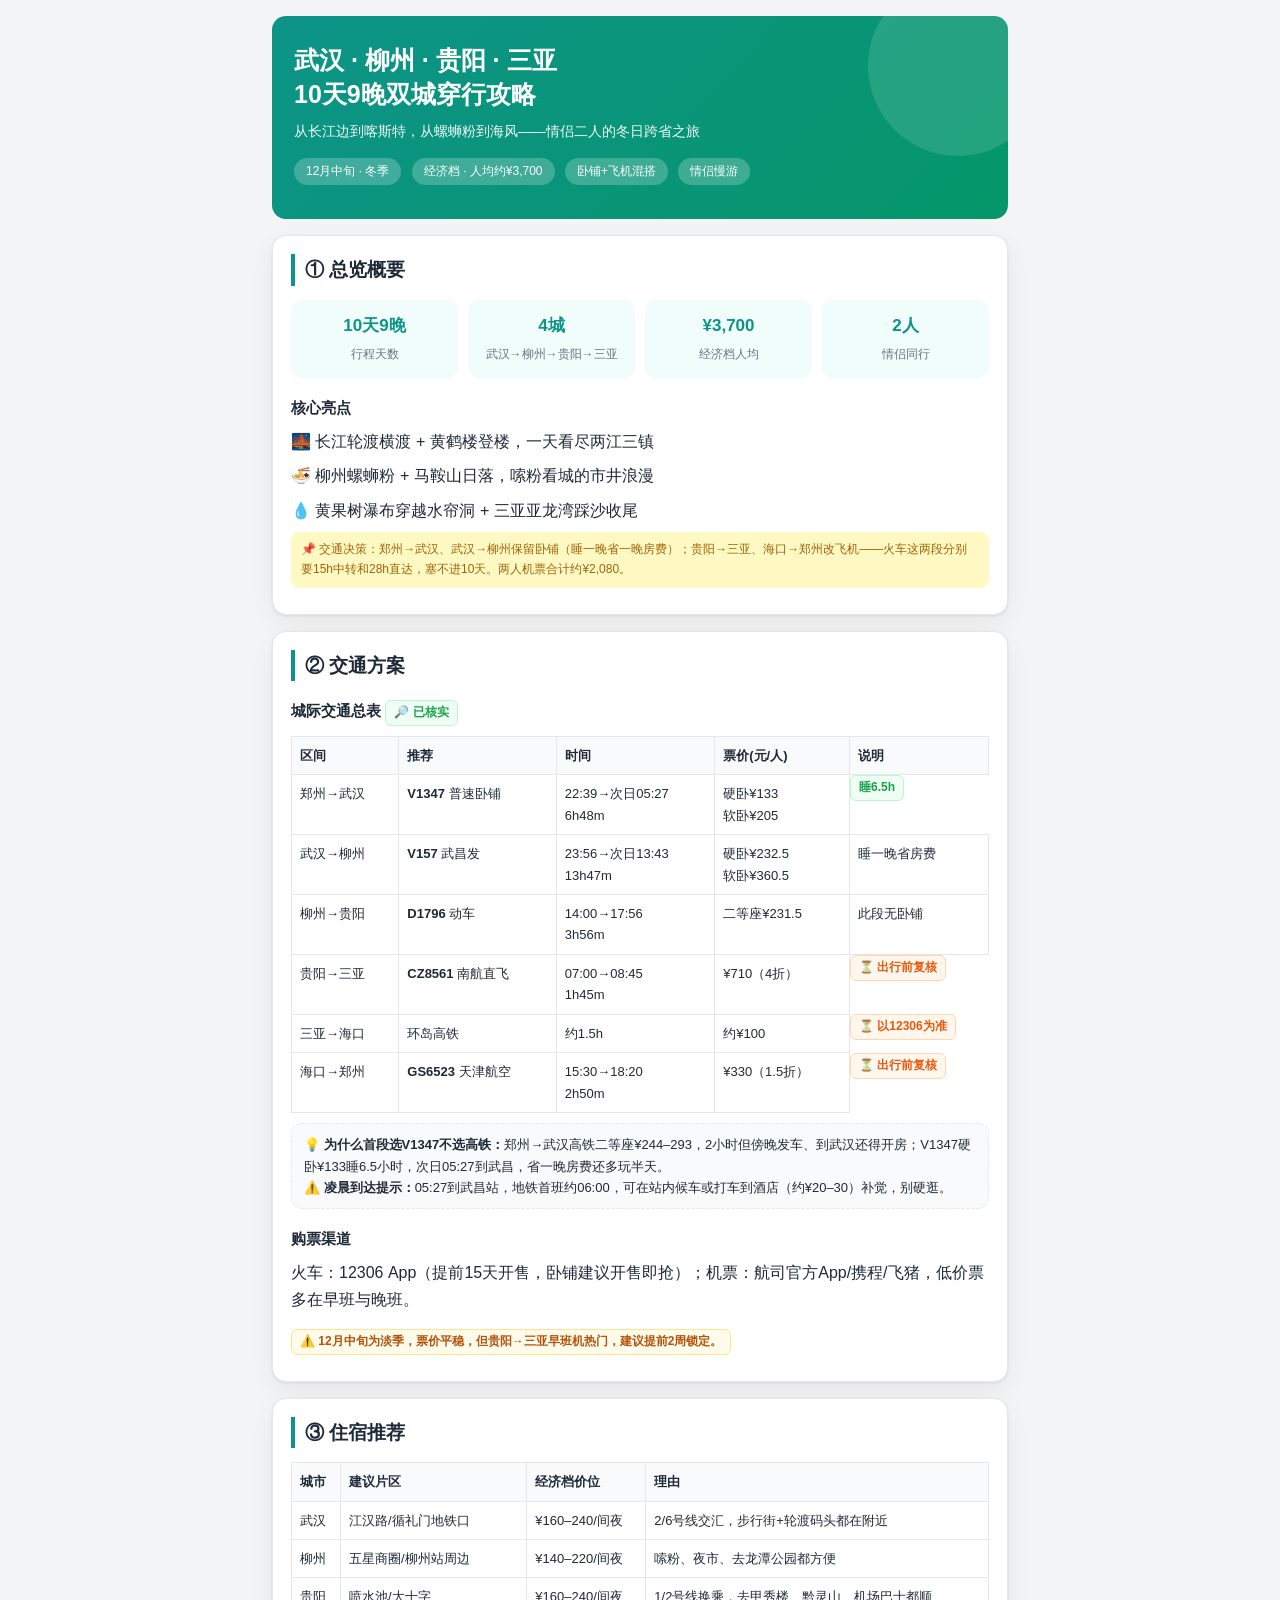
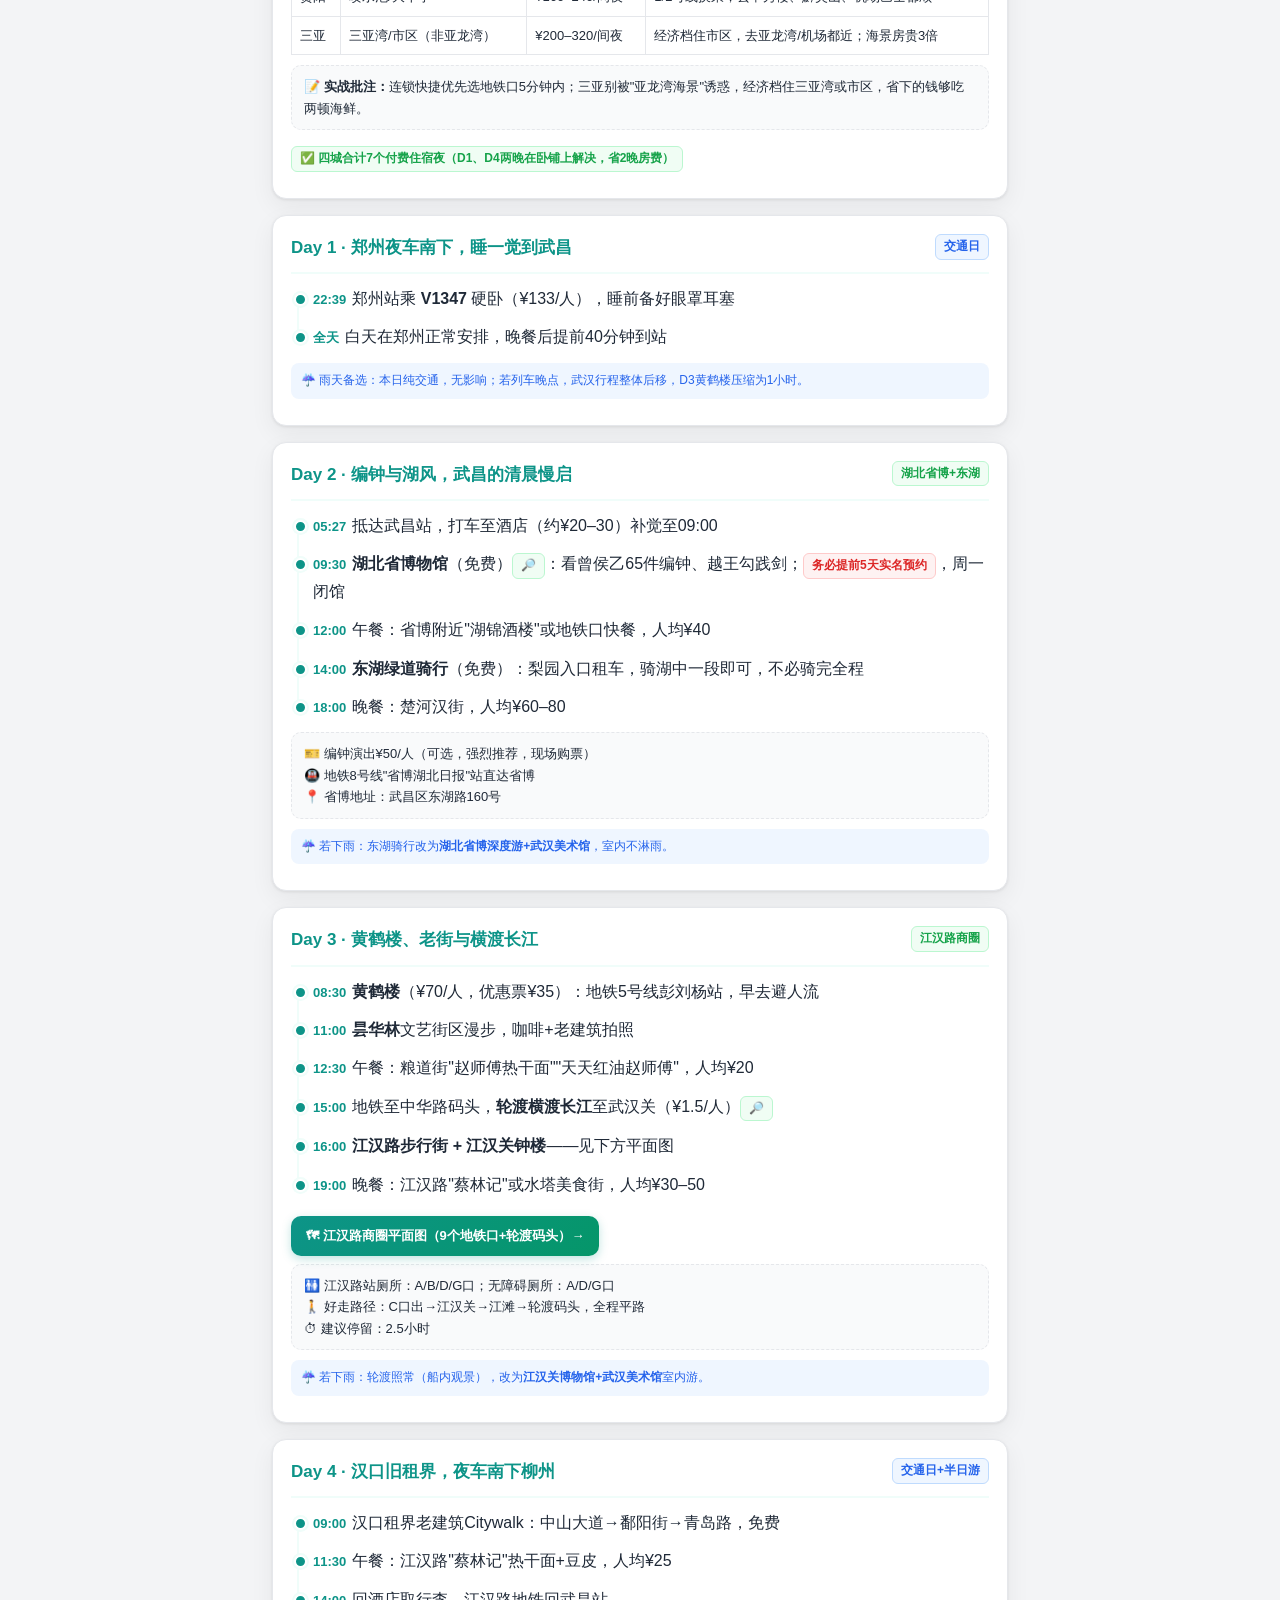
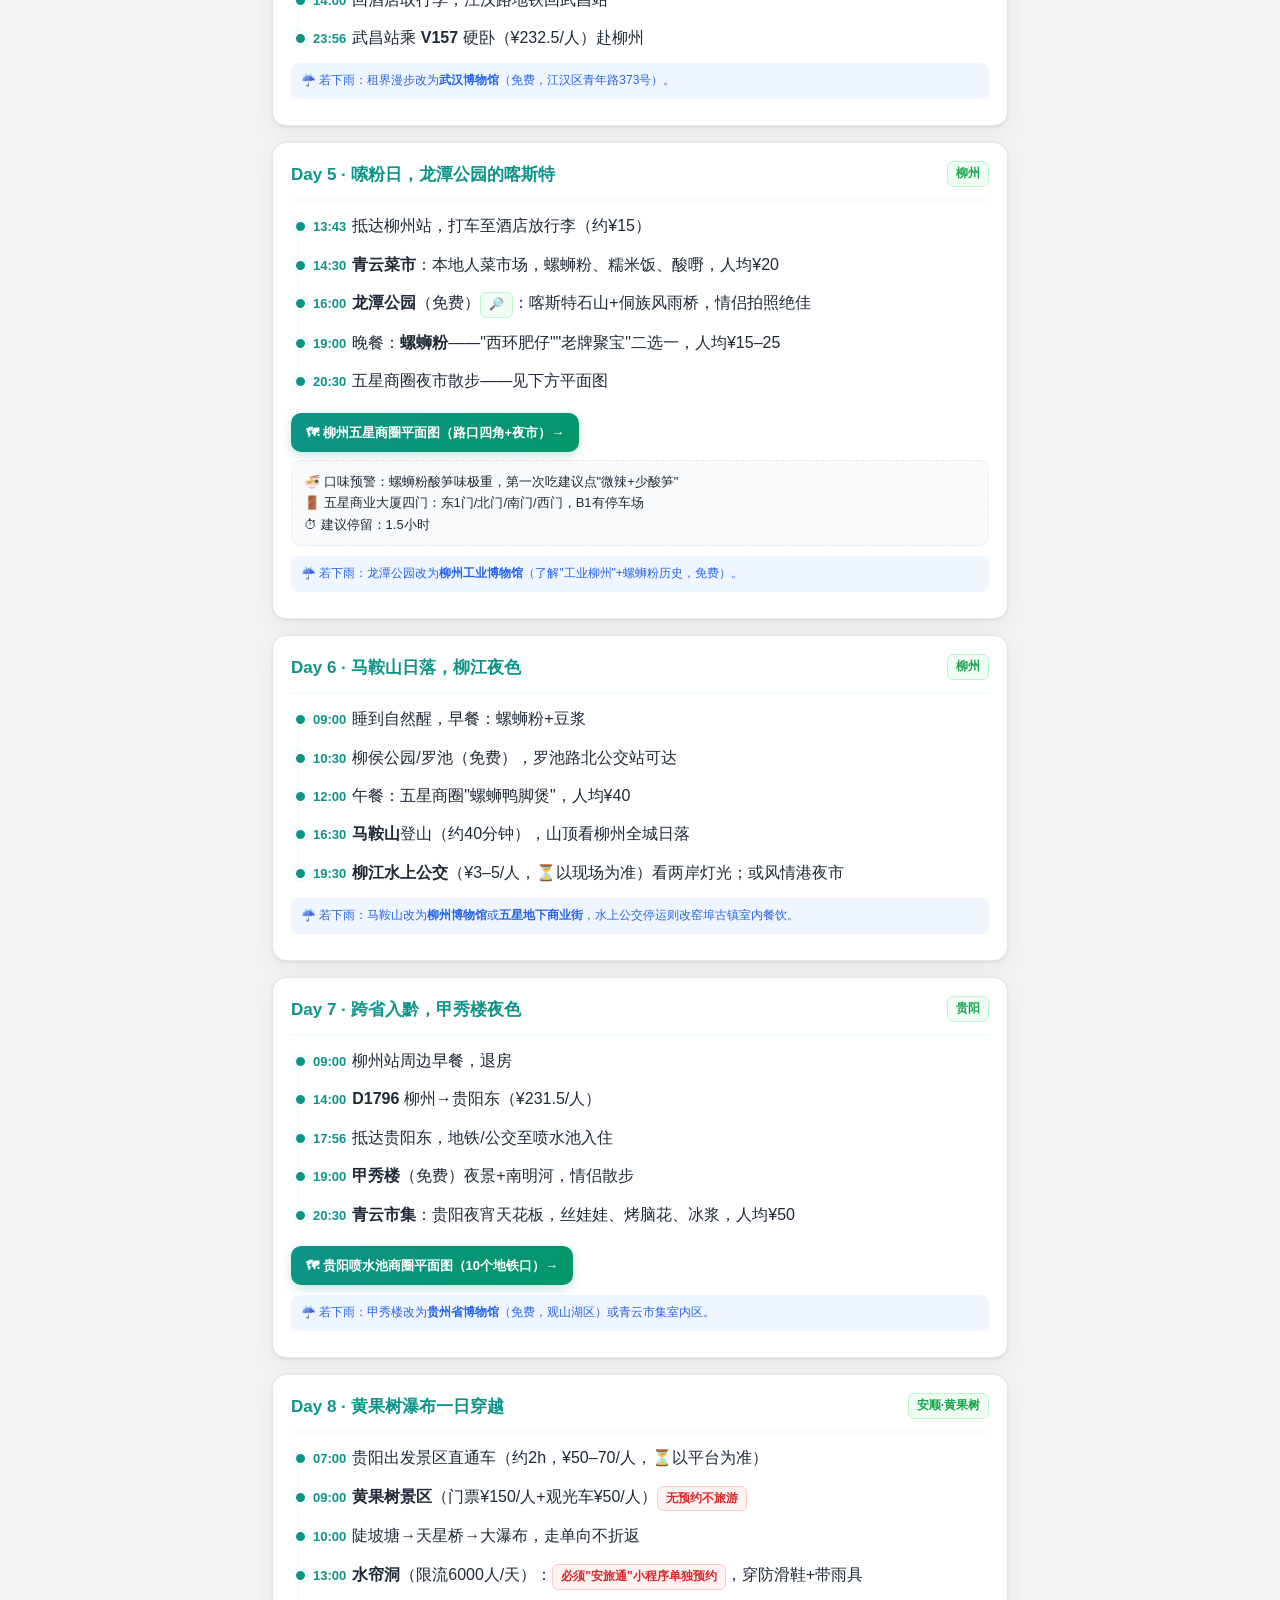
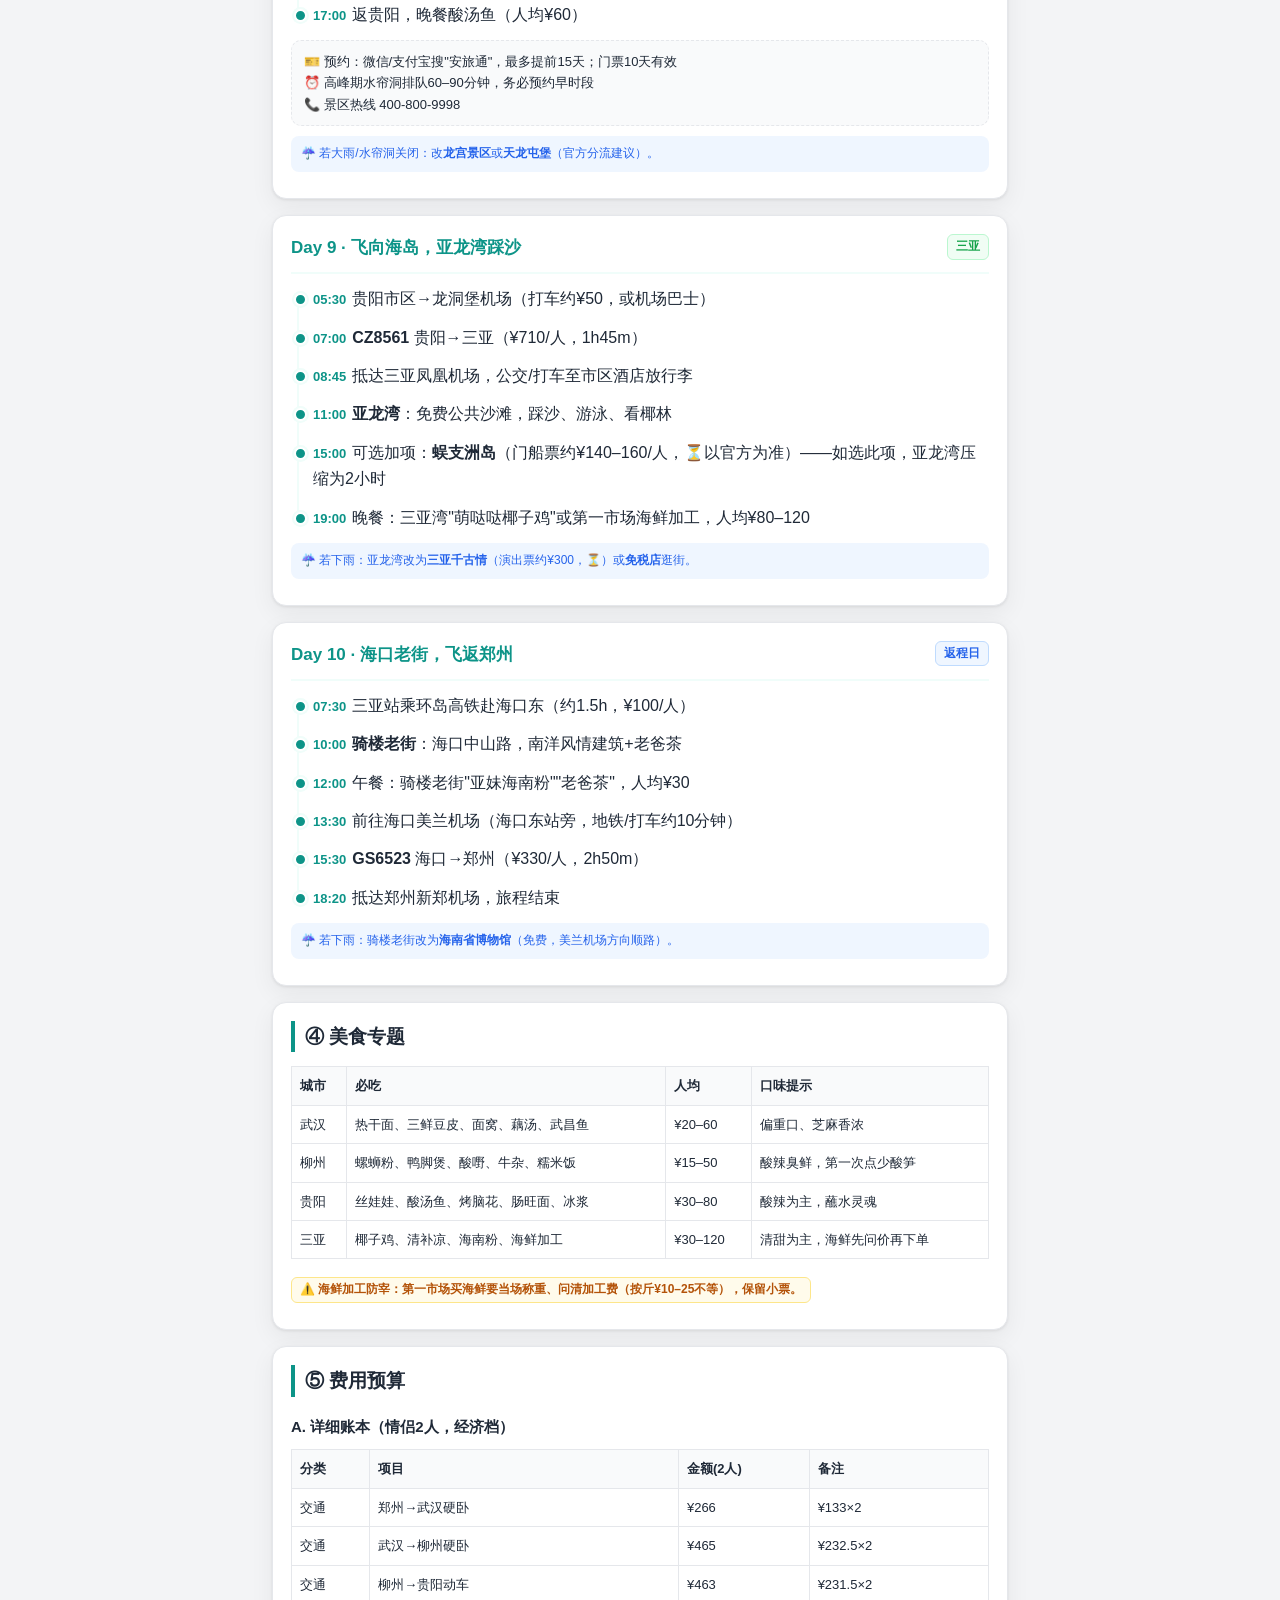
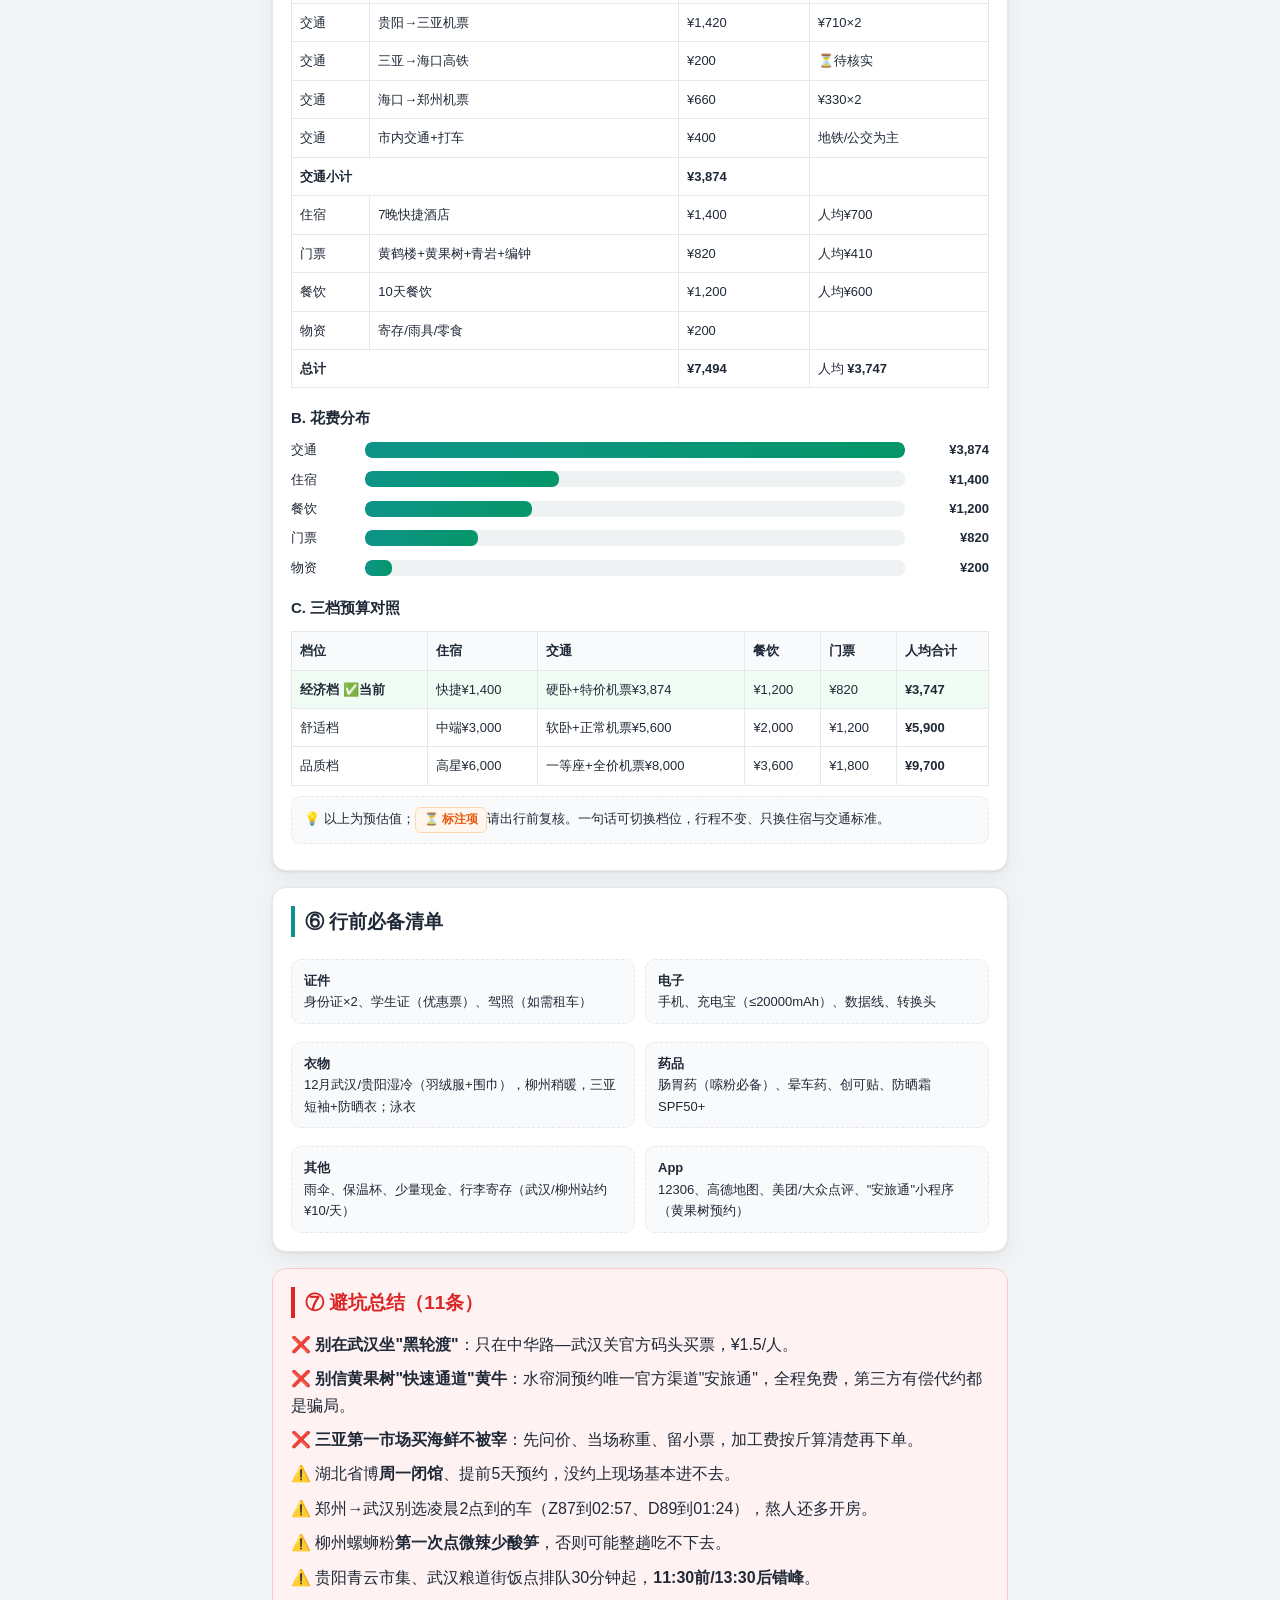
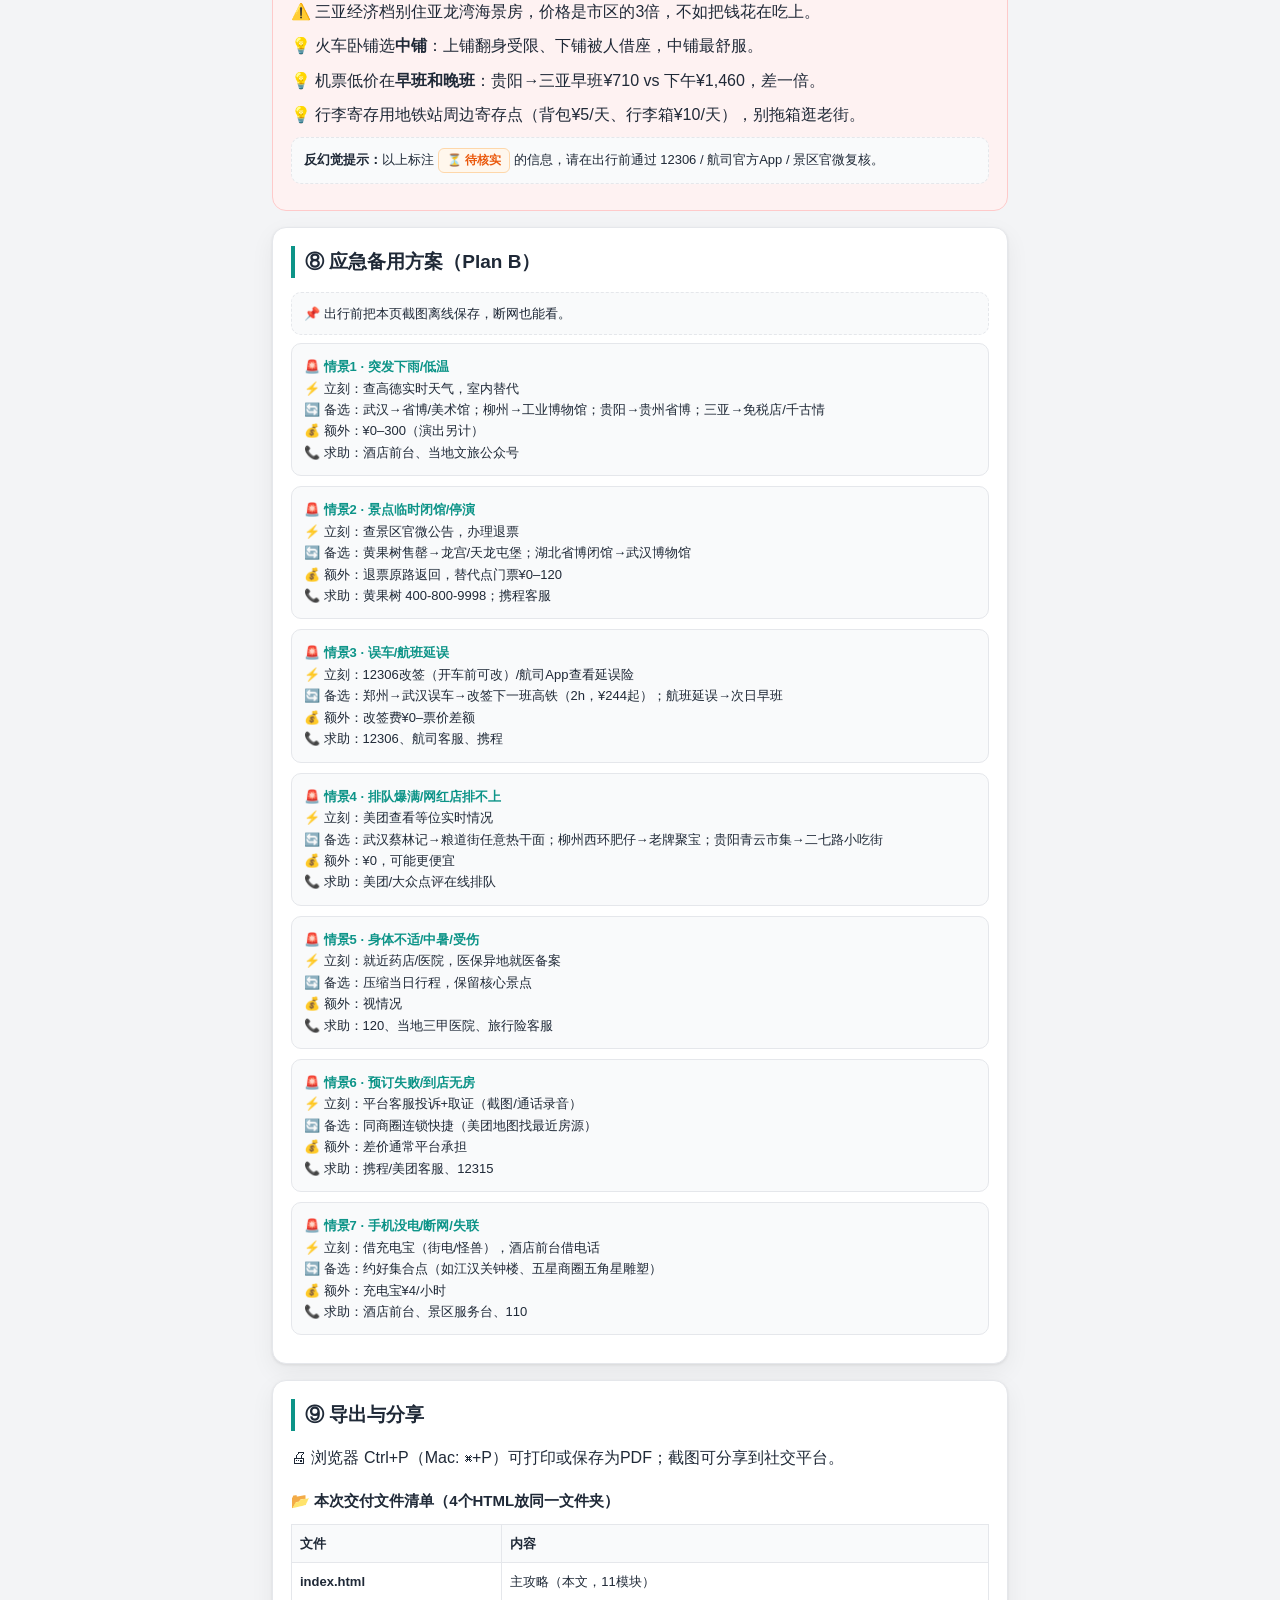
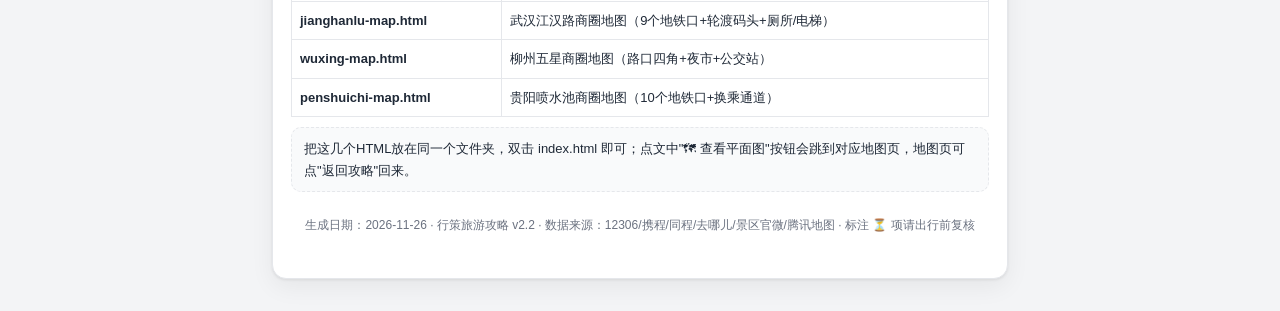
==== 202612/index.html @ 8b6aa1ab "重构个人主页" ====
<!DOCTYPE html>
<html lang="zh-CN">
<head>
<meta charset="UTF-8">
<meta name="viewport" content="width=device-width,initial-scale=1">
<title>武汉·柳州·贵阳·三亚 | 10天9晚旅行攻略</title>
<style>
:root{
  --brand:#0d9488;--brand-2:#059669;--brand-soft:#f0fdfa;--card:#ffffff;--card-alt:#f9fafb;
  --text:#1f2937;--muted:#6b7280;--line:#e5e7eb;
  --ok-bg:#f0fdf4;--ok-fg:#16a34a;--ok-line:#bbf7d0;
  --warn-bg:#fffbeb;--warn-fg:#b45309;--warn-line:#fde68a;
  --danger-bg:#fef2f2;--danger-fg:#dc2626;--danger-line:#fecaca;
  --info-bg:#eff6ff;--info-fg:#2563eb;--info-line:#bfdbfe;
  --note-bg:#fef9c3;--note-fg:#a16207;
  --pending-bg:#fff7ed;--pending-fg:#ea580c;--pending-line:#fed7aa;
  --radius:14px;--shadow:0 1px 3px rgba(0,0,0,.08),0 8px 24px rgba(0,0,0,.06);
}
*{box-sizing:border-box}
body{margin:0;background:#f3f4f6;color:var(--text);font-family:-apple-system,BlinkMacSystemFont,"PingFang SC","Microsoft YaHei",sans-serif;line-height:1.65;-webkit-text-size-adjust:100%}
.wrap{max-width:768px;margin:0 auto;padding:16px}
.card{background:var(--card);border:1px solid var(--line);border-radius:var(--radius);box-shadow:var(--shadow);padding:18px;margin-bottom:16px}
.hero{background:linear-gradient(135deg,var(--brand),var(--brand-2));color:#fff;border-radius:var(--radius);padding:28px 22px;margin-bottom:16px;position:relative;overflow:hidden}
.hero:after{content:"";position:absolute;right:-40px;top:-40px;width:180px;height:180px;border-radius:50%;background:rgba(255,255,255,.12)}
.hero h1{margin:0 0 8px;font-size:25px;line-height:1.35;position:relative;z-index:1}
.hero p{margin:0 0 14px;font-size:14px;opacity:.95;position:relative;z-index:1}
.tag{display:inline-block;background:rgba(255,255,255,.22);color:#fff;border-radius:999px;padding:4px 12px;font-size:12px;margin:0 6px 6px 0}
h2{font-size:19px;margin:0 0 14px;padding-left:10px;border-left:4px solid var(--brand)}
h3{font-size:15px;margin:18px 0 8px}
p{margin:8px 0}
.grid2{display:grid;grid-template-columns:repeat(2,1fr);gap:10px}
.grid4{display:grid;grid-template-columns:repeat(4,1fr);gap:10px}
.stat{background:var(--brand-soft);border-radius:10px;padding:12px;text-align:center}
.stat b{display:block;font-size:17px;color:var(--brand)}
.stat span{font-size:12px;color:var(--muted)}
.row{display:flex;gap:10px;flex-wrap:wrap;align-items:center}
.chip{display:inline-block;border-radius:6px;padding:2px 8px;font-size:12px;font-weight:600;white-space:nowrap}
.ok{background:var(--ok-bg);color:var(--ok-fg);border:1px solid var(--ok-line)}
.warn{background:var(--warn-bg);color:var(--warn-fg);border:1px solid var(--warn-line)}
.danger{background:var(--danger-bg);color:var(--danger-fg);border:1px solid var(--danger-line)}
.info{background:var(--info-bg);color:var(--info-fg);border:1px solid var(--info-line)}
.pending{background:var(--pending-bg);color:var(--pending-fg);border:1px solid var(--pending-line)}
.note{background:var(--note-bg);color:var(--note-fg)}
table{width:100%;border-collapse:collapse;font-size:13px;margin:10px 0}
th,td{border:1px solid var(--line);padding:8px;text-align:left;vertical-align:top}
th{background:var(--card-alt);font-weight:600}
.day{background:var(--card);border:1px solid var(--line);border-radius:var(--radius);box-shadow:var(--shadow);padding:18px;margin-bottom:16px}
.day-hd{display:flex;justify-content:space-between;align-items:flex-start;gap:10px;border-bottom:2px solid var(--brand-soft);padding-bottom:10px;margin-bottom:12px}
.day-hd h3{margin:0;font-size:17px;color:var(--brand)}
.tl{position:relative;padding-left:22px}
.tl:before{content:"";position:absolute;left:6px;top:6px;bottom:6px;width:2px;background:var(--brand-soft)}
.tl-item{position:relative;margin-bottom:12px}
.tl-item:before{content:"";position:absolute;left:-19px;top:7px;width:9px;height:9px;border-radius:50%;background:var(--brand);border:2px solid #fff;box-shadow:0 0 0 2px var(--brand-soft)}
.tl-time{font-weight:700;color:var(--brand);font-size:13px;margin-right:6px}
.sub{background:var(--card-alt);border:1px dashed var(--line);border-radius:10px;padding:10px 12px;margin-top:8px;font-size:13px}
.plan-btn{display:inline-block;background:linear-gradient(135deg,var(--brand),var(--brand-2));color:#fff;text-decoration:none;border-radius:10px;padding:9px 15px;font-size:13px;font-weight:600;margin:6px 6px 0 0;box-shadow:0 3px 10px rgba(13,148,136,.25)}
.plan-btn:active{transform:scale(.97)}
.rain{background:var(--info-bg);color:var(--info-fg);border-radius:8px;padding:8px 10px;font-size:12px;margin-top:10px}
.bar-row{display:flex;align-items:center;gap:10px;margin:8px 0;font-size:13px}
.bar-label{width:64px;flex-shrink:0}
.bar-track{flex:1;background:#eef2f3;border-radius:7px;height:16px;overflow:hidden}
.bar{height:16px;border-radius:7px;background:linear-gradient(90deg,var(--brand),var(--brand-2))}
.bar-val{width:74px;text-align:right;font-weight:600;flex-shrink:0}
.pitfall{background:var(--danger-bg);border:1px solid var(--danger-line);border-radius:var(--radius);padding:18px;margin-bottom:16px}
.pitfall h2{color:var(--danger-fg);border-left-color:var(--danger-fg)}
.emerg{background:var(--card-alt);border:1px solid var(--line);border-radius:10px;padding:12px;margin-bottom:10px;font-size:13px}
.emerg b{color:var(--brand)}
.foot{text-align:center;color:var(--muted);font-size:12px;padding:16px 0}
@media(max-width:640px){.grid2,.grid4{grid-template-columns:1fr}.hero h1{font-size:21px}.bar-val{width:66px}}
@media print{body{background:#fff}.card,.day{box-shadow:none;break-inside:avoid}.plan-btn{display:none}}
</style>
</head>
<body>
<div class="wrap">

<div class="hero">
  <h1>武汉 · 柳州 · 贵阳 · 三亚<br>10天9晚双城穿行攻略</h1>
  <p>从长江边到喀斯特，从螺蛳粉到海风——情侣二人的冬日跨省之旅</p>
  <div>
    <span class="tag">12月中旬 · 冬季</span>
    <span class="tag">经济档 · 人均约¥3,700</span>
    <span class="tag">卧铺+飞机混搭</span>
    <span class="tag">情侣慢游</span>
  </div>
</div>

<div class="card">
  <h2>① 总览概要</h2>
  <div class="grid4">
    <div class="stat"><b>10天9晚</b><span>行程天数</span></div>
    <div class="stat"><b>4城</b><span>武汉→柳州→贵阳→三亚</span></div>
    <div class="stat"><b>¥3,700</b><span>经济档人均</span></div>
    <div class="stat"><b>2人</b><span>情侣同行</span></div>
  </div>
  <h3>核心亮点</h3>
  <p>🌉 长江轮渡横渡 + 黄鹤楼登楼，一天看尽两江三镇</p>
  <p>🍜 柳州螺蛳粉 + 马鞍山日落，嗦粉看城的市井浪漫</p>
  <p>💧 黄果树瀑布穿越水帘洞 + 三亚亚龙湾踩沙收尾</p>
  <p class="note" style="padding:8px 10px;border-radius:8px;font-size:12px">📌 交通决策：郑州→武汉、武汉→柳州保留卧铺（睡一晚省一晚房费）；贵阳→三亚、海口→郑州改飞机——火车这两段分别要15h中转和28h直达，塞不进10天。两人机票合计约¥2,080。</p>
</div>

<div class="card">
  <h2>② 交通方案</h2>
  <h3>城际交通总表 <span class="chip ok">🔎 已核实</span></h3>
  <table>
    <tr><th>区间</th><th>推荐</th><th>时间</th><th>票价(元/人)</th><th>说明</th></tr>
    <tr><td>郑州→武汉</td><td><b>V1347</b> 普速卧铺</td><td>22:39→次日05:27<br>6h48m</td><td>硬卧¥133<br>软卧¥205</td><td class="chip ok">睡6.5h</td></tr>
    <tr><td>武汉→柳州</td><td><b>V157</b> 武昌发</td><td>23:56→次日13:43<br>13h47m</td><td>硬卧¥232.5<br>软卧¥360.5</td><td>睡一晚省房费</td></tr>
    <tr><td>柳州→贵阳</td><td><b>D1796</b> 动车</td><td>14:00→17:56<br>3h56m</td><td>二等座¥231.5</td><td>此段无卧铺</td></tr>
    <tr><td>贵阳→三亚</td><td><b>CZ8561</b> 南航直飞</td><td>07:00→08:45<br>1h45m</td><td>¥710（4折）</td><td class="chip pending">⏳ 出行前复核</td></tr>
    <tr><td>三亚→海口</td><td>环岛高铁</td><td>约1.5h</td><td>约¥100</td><td class="chip pending">⏳ 以12306为准</td></tr>
    <tr><td>海口→郑州</td><td><b>GS6523</b> 天津航空</td><td>15:30→18:20<br>2h50m</td><td>¥330（1.5折）</td><td class="chip pending">⏳ 出行前复核</td></tr>
  </table>
  <p class="sub"><b>💡 为什么首段选V1347不选高铁：</b>郑州→武汉高铁二等座¥244–293，2小时但傍晚发车、到武汉还得开房；V1347硬卧¥133睡6.5小时，次日05:27到武昌，省一晚房费还多玩半天。<br><b>⚠️ 凌晨到达提示：</b>05:27到武昌站，地铁首班约06:00，可在站内候车或打车到酒店（约¥20–30）补觉，别硬逛。</p>
  <h3>购票渠道</h3>
  <p>火车：12306 App（提前15天开售，卧铺建议开售即抢）；机票：航司官方App/携程/飞猪，低价票多在早班与晚班。</p>
  <p class="chip warn">⚠️ 12月中旬为淡季，票价平稳，但贵阳→三亚早班机热门，建议提前2周锁定。</p>
</div>

<div class="card">
  <h2>③ 住宿推荐</h2>
  <table>
    <tr><th>城市</th><th>建议片区</th><th>经济档价位</th><th>理由</th></tr>
    <tr><td>武汉</td><td>江汉路/循礼门地铁口</td><td>¥160–240/间夜</td><td>2/6号线交汇，步行街+轮渡码头都在附近</td></tr>
    <tr><td>柳州</td><td>五星商圈/柳州站周边</td><td>¥140–220/间夜</td><td>嗦粉、夜市、去龙潭公园都方便</td></tr>
    <tr><td>贵阳</td><td>喷水池/大十字</td><td>¥160–240/间夜</td><td>1/2号线换乘，去甲秀楼、黔灵山、机场巴士都顺</td></tr>
    <tr><td>三亚</td><td>三亚湾/市区（非亚龙湾）</td><td>¥200–320/间夜</td><td>经济档住市区，去亚龙湾/机场都近；海景房贵3倍</td></tr>
  </table>
  <p class="sub">📝 <b>实战批注：</b>连锁快捷优先选地铁口5分钟内；三亚别被"亚龙湾海景"诱惑，经济档住三亚湾或市区，省下的钱够吃两顿海鲜。</p>
  <p class="chip ok">✅ 四城合计7个付费住宿夜（D1、D4两晚在卧铺上解决，省2晚房费）</p>
</div>

<div class="day">
  <div class="day-hd"><h3>Day 1 · 郑州夜车南下，睡一觉到武昌</h3><span class="chip info">交通日</span></div>
  <div class="tl">
    <div class="tl-item"><span class="tl-time">22:39</span>郑州站乘 <b>V1347</b> 硬卧（¥133/人），睡前备好眼罩耳塞</div>
    <div class="tl-item"><span class="tl-time">全天</span>白天在郑州正常安排，晚餐后提前40分钟到站</div>
  </div>
  <p class="rain">☔ 雨天备选：本日纯交通，无影响；若列车晚点，武汉行程整体后移，D3黄鹤楼压缩为1小时。</p>
</div>

<div class="day">
  <div class="day-hd"><h3>Day 2 · 编钟与湖风，武昌的清晨慢启</h3><span class="chip ok">湖北省博+东湖</span></div>
  <div class="tl">
    <div class="tl-item"><span class="tl-time">05:27</span>抵达武昌站，打车至酒店（约¥20–30）补觉至09:00</div>
    <div class="tl-item"><span class="tl-time">09:30</span><b>湖北省博物馆</b>（免费）<span class="chip ok">🔎</span>：看曾侯乙65件编钟、越王勾践剑；<span class="chip danger">务必提前5天实名预约</span>，周一闭馆</div>
    <div class="tl-item"><span class="tl-time">12:00</span>午餐：省博附近"湖锦酒楼"或地铁口快餐，人均¥40</div>
    <div class="tl-item"><span class="tl-time">14:00</span><b>东湖绿道骑行</b>（免费）：梨园入口租车，骑湖中一段即可，不必骑完全程</div>
    <div class="tl-item"><span class="tl-time">18:00</span>晚餐：楚河汉街，人均¥60–80</div>
  </div>
  <div class="sub">🎫 编钟演出¥50/人（可选，强烈推荐，现场购票）<br>🚇 地铁8号线"省博湖北日报"站直达省博<br>📍 省博地址：武昌区东湖路160号</div>
  <p class="rain">☔ 若下雨：东湖骑行改为<b>湖北省博深度游+武汉美术馆</b>，室内不淋雨。</p>
</div>

<div class="day">
  <div class="day-hd"><h3>Day 3 · 黄鹤楼、老街与横渡长江</h3><span class="chip ok">江汉路商圈</span></div>
  <div class="tl">
    <div class="tl-item"><span class="tl-time">08:30</span><b>黄鹤楼</b>（¥70/人，优惠票¥35）：地铁5号线彭刘杨站，早去避人流</div>
    <div class="tl-item"><span class="tl-time">11:00</span><b>昙华林</b>文艺街区漫步，咖啡+老建筑拍照</div>
    <div class="tl-item"><span class="tl-time">12:30</span>午餐：粮道街"赵师傅热干面""天天红油赵师傅"，人均¥20</div>
    <div class="tl-item"><span class="tl-time">15:00</span>地铁至中华路码头，<b>轮渡横渡长江</b>至武汉关（¥1.5/人）<span class="chip ok">🔎</span></div>
    <div class="tl-item"><span class="tl-time">16:00</span><b>江汉路步行街 + 江汉关钟楼</b>——见下方平面图</div>
    <div class="tl-item"><span class="tl-time">19:00</span>晚餐：江汉路"蔡林记"或水塔美食街，人均¥30–50</div>
  </div>
  <div class="row">
    <a class="plan-btn" href="jianghanlu-map.html">🗺 江汉路商圈平面图（9个地铁口+轮渡码头）→</a>
  </div>
  <div class="sub">🚻 江汉路站厕所：A/B/D/G口；无障碍厕所：A/D/G口<br>🚶 好走路径：C口出→江汉关→江滩→轮渡码头，全程平路<br>⏱ 建议停留：2.5小时</div>
  <p class="rain">☔ 若下雨：轮渡照常（船内观景），改为<b>江汉关博物馆+武汉美术馆</b>室内游。</p>
</div>

<div class="day">
  <div class="day-hd"><h3>Day 4 · 汉口旧租界，夜车南下柳州</h3><span class="chip info">交通日+半日游</span></div>
  <div class="tl">
    <div class="tl-item"><span class="tl-time">09:00</span>汉口租界老建筑Citywalk：中山大道→鄱阳街→青岛路，免费</div>
    <div class="tl-item"><span class="tl-time">11:30</span>午餐：江汉路"蔡林记"热干面+豆皮，人均¥25</div>
    <div class="tl-item"><span class="tl-time">14:00</span>回酒店取行李，江汉路地铁回武昌站</div>
    <div class="tl-item"><span class="tl-time">23:56</span>武昌站乘 <b>V157</b> 硬卧（¥232.5/人）赴柳州</div>
  </div>
  <p class="rain">☔ 若下雨：租界漫步改为<b>武汉博物馆</b>（免费，江汉区青年路373号）。</p>
</div>

<div class="day">
  <div class="day-hd"><h3>Day 5 · 嗦粉日，龙潭公园的喀斯特</h3><span class="chip ok">柳州</span></div>
  <div class="tl">
    <div class="tl-item"><span class="tl-time">13:43</span>抵达柳州站，打车至酒店放行李（约¥15）</div>
    <div class="tl-item"><span class="tl-time">14:30</span><b>青云菜市</b>：本地人菜市场，螺蛳粉、糯米饭、酸嘢，人均¥20</div>
    <div class="tl-item"><span class="tl-time">16:00</span><b>龙潭公园</b>（免费）<span class="chip ok">🔎</span>：喀斯特石山+侗族风雨桥，情侣拍照绝佳</div>
    <div class="tl-item"><span class="tl-time">19:00</span>晚餐：<b>螺蛳粉</b>——"西环肥仔""老牌聚宝"二选一，人均¥15–25</div>
    <div class="tl-item"><span class="tl-time">20:30</span>五星商圈夜市散步——见下方平面图</div>
  </div>
  <div class="row">
    <a class="plan-btn" href="wuxing-map.html">🗺 柳州五星商圈平面图（路口四角+夜市）→</a>
  </div>
  <div class="sub">🍜 口味预警：螺蛳粉酸笋味极重，第一次吃建议点"微辣+少酸笋"<br>🚪 五星商业大厦四门：东1门/北门/南门/西门，B1有停车场<br>⏱ 建议停留：1.5小时</div>
  <p class="rain">☔ 若下雨：龙潭公园改为<b>柳州工业博物馆</b>（了解"工业柳州"+螺蛳粉历史，免费）。</p>
</div>

<div class="day">
  <div class="day-hd"><h3>Day 6 · 马鞍山日落，柳江夜色</h3><span class="chip ok">柳州</span></div>
  <div class="tl">
    <div class="tl-item"><span class="tl-time">09:00</span>睡到自然醒，早餐：螺蛳粉+豆浆</div>
    <div class="tl-item"><span class="tl-time">10:30</span>柳侯公园/罗池（免费），罗池路北公交站可达</div>
    <div class="tl-item"><span class="tl-time">12:00</span>午餐：五星商圈"螺蛳鸭脚煲"，人均¥40</div>
    <div class="tl-item"><span class="tl-time">16:30</span><b>马鞍山</b>登山（约40分钟），山顶看柳州全城日落</div>
    <div class="tl-item"><span class="tl-time">19:30</span><b>柳江水上公交</b>（¥3–5/人，⏳以现场为准）看两岸灯光；或风情港夜市</div>
  </div>
  <p class="rain">☔ 若下雨：马鞍山改为<b>柳州博物馆</b>或<b>五星地下商业街</b>，水上公交停运则改窑埠古镇室内餐饮。</p>
</div>

<div class="day">
  <div class="day-hd"><h3>Day 7 · 跨省入黔，甲秀楼夜色</h3><span class="chip ok">贵阳</span></div>
  <div class="tl">
    <div class="tl-item"><span class="tl-time">09:00</span>柳州站周边早餐，退房</div>
    <div class="tl-item"><span class="tl-time">14:00</span><b>D1796</b> 柳州→贵阳东（¥231.5/人）</div>
    <div class="tl-item"><span class="tl-time">17:56</span>抵达贵阳东，地铁/公交至喷水池入住</div>
    <div class="tl-item"><span class="tl-time">19:00</span><b>甲秀楼</b>（免费）夜景+南明河，情侣散步</div>
    <div class="tl-item"><span class="tl-time">20:30</span><b>青云市集</b>：贵阳夜宵天花板，丝娃娃、烤脑花、冰浆，人均¥50</div>
  </div>
  <div class="row">
    <a class="plan-btn" href="penshuichi-map.html">🗺 贵阳喷水池商圈平面图（10个地铁口）→</a>
  </div>
  <p class="rain">☔ 若下雨：甲秀楼改为<b>贵州省博物馆</b>（免费，观山湖区）或青云市集室内区。</p>
</div>

<div class="day">
  <div class="day-hd"><h3>Day 8 · 黄果树瀑布一日穿越</h3><span class="chip ok">安顺·黄果树</span></div>
  <div class="tl">
    <div class="tl-item"><span class="tl-time">07:00</span>贵阳出发景区直通车（约2h，¥50–70/人，⏳以平台为准）</div>
    <div class="tl-item"><span class="tl-time">09:00</span><b>黄果树景区</b>（门票¥150/人+观光车¥50/人）<span class="chip danger">无预约不旅游</span></div>
    <div class="tl-item"><span class="tl-time">10:00</span>陡坡塘→天星桥→大瀑布，走单向不折返</div>
    <div class="tl-item"><span class="tl-time">13:00</span><b>水帘洞</b>（限流6000人/天）：<span class="chip danger">必须"安旅通"小程序单独预约</span>，穿防滑鞋+带雨具</div>
    <div class="tl-item"><span class="tl-time">17:00</span>返贵阳，晚餐酸汤鱼（人均¥60）</div>
  </div>
  <div class="sub">🎫 预约：微信/支付宝搜"安旅通"，最多提前15天；门票10天有效<br>⏰ 高峰期水帘洞排队60–90分钟，务必预约早时段<br>📞 景区热线 400-800-9998</div>
  <p class="rain">☔ 若大雨/水帘洞关闭：改<b>龙宫景区</b>或<b>天龙屯堡</b>（官方分流建议）。</p>
</div>

<div class="day">
  <div class="day-hd"><h3>Day 9 · 飞向海岛，亚龙湾踩沙</h3><span class="chip ok">三亚</span></div>
  <div class="tl">
    <div class="tl-item"><span class="tl-time">05:30</span>贵阳市区→龙洞堡机场（打车约¥50，或机场巴士）</div>
    <div class="tl-item"><span class="tl-time">07:00</span><b>CZ8561</b> 贵阳→三亚（¥710/人，1h45m）</div>
    <div class="tl-item"><span class="tl-time">08:45</span>抵达三亚凤凰机场，公交/打车至市区酒店放行李</div>
    <div class="tl-item"><span class="tl-time">11:00</span><b>亚龙湾</b>：免费公共沙滩，踩沙、游泳、看椰林</div>
    <div class="tl-item"><span class="tl-time">15:00</span>可选加项：<b>蜈支洲岛</b>（门船票约¥140–160/人，⏳以官方为准）——如选此项，亚龙湾压缩为2小时</div>
    <div class="tl-item"><span class="tl-time">19:00</span>晚餐：三亚湾"萌哒哒椰子鸡"或第一市场海鲜加工，人均¥80–120</div>
  </div>
  <p class="rain">☔ 若下雨：亚龙湾改为<b>三亚千古情</b>（演出票约¥300，⏳）或<b>免税店</b>逛街。</p>
</div>

<div class="day">
  <div class="day-hd"><h3>Day 10 · 海口老街，飞返郑州</h3><span class="chip info">返程日</span></div>
  <div class="tl">
    <div class="tl-item"><span class="tl-time">07:30</span>三亚站乘环岛高铁赴海口东（约1.5h，¥100/人）</div>
    <div class="tl-item"><span class="tl-time">10:00</span><b>骑楼老街</b>：海口中山路，南洋风情建筑+老爸茶</div>
    <div class="tl-item"><span class="tl-time">12:00</span>午餐：骑楼老街"亚妹海南粉""老爸茶"，人均¥30</div>
    <div class="tl-item"><span class="tl-time">13:30</span>前往海口美兰机场（海口东站旁，地铁/打车约10分钟）</div>
    <div class="tl-item"><span class="tl-time">15:30</span><b>GS6523</b> 海口→郑州（¥330/人，2h50m）</div>
    <div class="tl-item"><span class="tl-time">18:20</span>抵达郑州新郑机场，旅程结束</div>
  </div>
  <p class="rain">☔ 若下雨：骑楼老街改为<b>海南省博物馆</b>（免费，美兰机场方向顺路）。</p>
</div>

<div class="card">
  <h2>④ 美食专题</h2>
  <table>
    <tr><th>城市</th><th>必吃</th><th>人均</th><th>口味提示</th></tr>
    <tr><td>武汉</td><td>热干面、三鲜豆皮、面窝、藕汤、武昌鱼</td><td>¥20–60</td><td>偏重口、芝麻香浓</td></tr>
    <tr><td>柳州</td><td>螺蛳粉、鸭脚煲、酸嘢、牛杂、糯米饭</td><td>¥15–50</td><td>酸辣臭鲜，第一次点少酸笋</td></tr>
    <tr><td>贵阳</td><td>丝娃娃、酸汤鱼、烤脑花、肠旺面、冰浆</td><td>¥30–80</td><td>酸辣为主，蘸水灵魂</td></tr>
    <tr><td>三亚</td><td>椰子鸡、清补凉、海南粉、海鲜加工</td><td>¥30–120</td><td>清甜为主，海鲜先问价再下单</td></tr>
  </table>
  <p class="chip warn">⚠️ 海鲜加工防宰：第一市场买海鲜要当场称重、问清加工费（按斤¥10–25不等），保留小票。</p>
</div>

<div class="card">
  <h2>⑤ 费用预算</h2>
  <h3>A. 详细账本（情侣2人，经济档）</h3>
  <table>
    <tr><th>分类</th><th>项目</th><th>金额(2人)</th><th>备注</th></tr>
    <tr><td>交通</td><td>郑州→武汉硬卧</td><td>¥266</td><td>¥133×2</td></tr>
    <tr><td>交通</td><td>武汉→柳州硬卧</td><td>¥465</td><td>¥232.5×2</td></tr>
    <tr><td>交通</td><td>柳州→贵阳动车</td><td>¥463</td><td>¥231.5×2</td></tr>
    <tr><td>交通</td><td>贵阳→三亚机票</td><td>¥1,420</td><td>¥710×2</td></tr>
    <tr><td>交通</td><td>三亚→海口高铁</td><td>¥200</td><td>⏳待核实</td></tr>
    <tr><td>交通</td><td>海口→郑州机票</td><td>¥660</td><td>¥330×2</td></tr>
    <tr><td>交通</td><td>市内交通+打车</td><td>¥400</td><td>地铁/公交为主</td></tr>
    <tr><td colspan="2"><b>交通小计</b></td><td><b>¥3,874</b></td><td></td></tr>
    <tr><td>住宿</td><td>7晚快捷酒店</td><td>¥1,400</td><td>人均¥700</td></tr>
    <tr><td>门票</td><td>黄鹤楼+黄果树+青岩+编钟</td><td>¥820</td><td>人均¥410</td></tr>
    <tr><td>餐饮</td><td>10天餐饮</td><td>¥1,200</td><td>人均¥600</td></tr>
    <tr><td>物资</td><td>寄存/雨具/零食</td><td>¥200</td><td></td></tr>
    <tr><td colspan="2"><b>总计</b></td><td><b>¥7,494</b></td><td>人均 <b>¥3,747</b></td></tr>
  </table>
  <h3>B. 花费分布</h3>
  <div class="bar-row"><span class="bar-label">交通</span><div class="bar-track"><div class="bar" style="width:100%"></div></div><span class="bar-val">¥3,874</span></div>
  <div class="bar-row"><span class="bar-label">住宿</span><div class="bar-track"><div class="bar" style="width:36%"></div></div><span class="bar-val">¥1,400</span></div>
  <div class="bar-row"><span class="bar-label">餐饮</span><div class="bar-track"><div class="bar" style="width:31%"></div></div><span class="bar-val">¥1,200</span></div>
  <div class="bar-row"><span class="bar-label">门票</span><div class="bar-track"><div class="bar" style="width:21%"></div></div><span class="bar-val">¥820</span></div>
  <div class="bar-row"><span class="bar-label">物资</span><div class="bar-track"><div class="bar" style="width:5%"></div></div><span class="bar-val">¥200</span></div>
  <h3>C. 三档预算对照</h3>
  <table>
    <tr><th>档位</th><th>住宿</th><th>交通</th><th>餐饮</th><th>门票</th><th>人均合计</th></tr>
    <tr style="background:var(--ok-bg)"><td><b>经济档 ✅当前</b></td><td>快捷¥1,400</td><td>硬卧+特价机票¥3,874</td><td>¥1,200</td><td>¥820</td><td><b>¥3,747</b></td></tr>
    <tr><td>舒适档</td><td>中端¥3,000</td><td>软卧+正常机票¥5,600</td><td>¥2,000</td><td>¥1,200</td><td><b>¥5,900</b></td></tr>
    <tr><td>品质档</td><td>高星¥6,000</td><td>一等座+全价机票¥8,000</td><td>¥3,600</td><td>¥1,800</td><td><b>¥9,700</b></td></tr>
  </table>
  <p class="sub">💡 以上为预估值；<span class="chip pending">⏳ 标注项</span>请出行前复核。一句话可切换档位，行程不变、只换住宿与交通标准。</p>
</div>

<div class="card">
  <h2>⑥ 行前必备清单</h2>
  <div class="grid2">
    <div class="sub"><b>证件</b><br>身份证×2、学生证（优惠票）、驾照（如需租车）</div>
    <div class="sub"><b>电子</b><br>手机、充电宝（≤20000mAh）、数据线、转换头</div>
    <div class="sub"><b>衣物</b><br>12月武汉/贵阳湿冷（羽绒服+围巾），柳州稍暖，三亚短袖+防晒衣；泳衣</div>
    <div class="sub"><b>药品</b><br>肠胃药（嗦粉必备）、晕车药、创可贴、防晒霜SPF50+</div>
    <div class="sub"><b>其他</b><br>雨伞、保温杯、少量现金、行李寄存（武汉/柳州站约¥10/天）</div>
    <div class="sub"><b>App</b><br>12306、高德地图、美团/大众点评、"安旅通"小程序（黄果树预约）</div>
  </div>
</div>

<div class="pitfall">
  <h2>⑦ 避坑总结（11条）</h2>
  <p>❌ <b>别在武汉坐"黑轮渡"</b>：只在中华路—武汉关官方码头买票，¥1.5/人。</p>
  <p>❌ <b>别信黄果树"快速通道"黄牛</b>：水帘洞预约唯一官方渠道"安旅通"，全程免费，第三方有偿代约都是骗局。</p>
  <p>❌ <b>三亚第一市场买海鲜不被宰</b>：先问价、当场称重、留小票，加工费按斤算清楚再下单。</p>
  <p>⚠️ 湖北省博<b>周一闭馆</b>、提前5天预约，没约上现场基本进不去。</p>
  <p>⚠️ 郑州→武汉别选凌晨2点到的车（Z87到02:57、D89到01:24），熬人还多开房。</p>
  <p>⚠️ 柳州螺蛳粉<b>第一次点微辣少酸笋</b>，否则可能整趟吃不下去。</p>
  <p>⚠️ 贵阳青云市集、武汉粮道街饭点排队30分钟起，<b>11:30前/13:30后错峰</b>。</p>
  <p>⚠️ 三亚经济档别住亚龙湾海景房，价格是市区的3倍，不如把钱花在吃上。</p>
  <p>💡 火车卧铺选<b>中铺</b>：上铺翻身受限、下铺被人借座，中铺最舒服。</p>
  <p>💡 机票低价在<b>早班和晚班</b>：贵阳→三亚早班¥710 vs 下午¥1,460，差一倍。</p>
  <p>💡 行李寄存用地铁站周边寄存点（背包¥5/天、行李箱¥10/天），别拖箱逛老街。</p>
  <p class="sub"><b>反幻觉提示：</b>以上标注 <span class="chip pending">⏳ 待核实</span> 的信息，请在出行前通过 12306 / 航司官方App / 景区官微复核。</p>
</div>

<div class="card">
  <h2>⑧ 应急备用方案（Plan B）</h2>
  <p class="sub">📌 出行前把本页截图离线保存，断网也能看。</p>
  <div class="emerg"><b>🚨 情景1 · 突发下雨/低温</b><br>⚡ 立刻：查高德实时天气，室内替代<br>🔄 备选：武汉→省博/美术馆；柳州→工业博物馆；贵阳→贵州省博；三亚→免税店/千古情<br>💰 额外：¥0–300（演出另计）<br>📞 求助：酒店前台、当地文旅公众号</div>
  <div class="emerg"><b>🚨 情景2 · 景点临时闭馆/停演</b><br>⚡ 立刻：查景区官微公告，办理退票<br>🔄 备选：黄果树售罄→龙宫/天龙屯堡；湖北省博闭馆→武汉博物馆<br>💰 额外：退票原路返回，替代点门票¥0–120<br>📞 求助：黄果树 400-800-9998；携程客服</div>
  <div class="emerg"><b>🚨 情景3 · 误车/航班延误</b><br>⚡ 立刻：12306改签（开车前可改）/航司App查看延误险<br>🔄 备选：郑州→武汉误车→改签下一班高铁（2h，¥244起）；航班延误→次日早班<br>💰 额外：改签费¥0–票价差额<br>📞 求助：12306、航司客服、携程</div>
  <div class="emerg"><b>🚨 情景4 · 排队爆满/网红店排不上</b><br>⚡ 立刻：美团查看等位实时情况<br>🔄 备选：武汉蔡林记→粮道街任意热干面；柳州西环肥仔→老牌聚宝；贵阳青云市集→二七路小吃街<br>💰 额外：¥0，可能更便宜<br>📞 求助：美团/大众点评在线排队</div>
  <div class="emerg"><b>🚨 情景5 · 身体不适/中暑/受伤</b><br>⚡ 立刻：就近药店/医院，医保异地就医备案<br>🔄 备选：压缩当日行程，保留核心景点<br>💰 额外：视情况<br>📞 求助：120、当地三甲医院、旅行险客服</div>
  <div class="emerg"><b>🚨 情景6 · 预订失败/到店无房</b><br>⚡ 立刻：平台客服投诉+取证（截图/通话录音）<br>🔄 备选：同商圈连锁快捷（美团地图找最近房源）<br>💰 额外：差价通常平台承担<br>📞 求助：携程/美团客服、12315</div>
  <div class="emerg"><b>🚨 情景7 · 手机没电/断网/失联</b><br>⚡ 立刻：借充电宝（街电/怪兽），酒店前台借电话<br>🔄 备选：约好集合点（如江汉关钟楼、五星商圈五角星雕塑）<br>💰 额外：充电宝¥4/小时<br>📞 求助：酒店前台、景区服务台、110</div>
</div>

<div class="card">
  <h2>⑨ 导出与分享</h2>
  <p>🖨 浏览器 Ctrl+P（Mac: ⌘+P）可打印或保存为PDF；截图可分享到社交平台。</p>
  <h3>📂 本次交付文件清单（4个HTML放同一文件夹）</h3>
  <table>
    <tr><th>文件</th><th>内容</th></tr>
    <tr><td><b>index.html</b></td><td>主攻略（本文，11模块）</td></tr>
    <tr><td><b>jianghanlu-map.html</b></td><td>武汉江汉路商圈地图（9个地铁口+轮渡码头+厕所/电梯）</td></tr>
    <tr><td><b>wuxing-map.html</b></td><td>柳州五星商圈地图（路口四角+夜市+公交站）</td></tr>
    <tr><td><b>penshuichi-map.html</b></td><td>贵阳喷水池商圈地图（10个地铁口+换乘通道）</td></tr>
  </table>
  <p class="sub">把这几个HTML放在同一个文件夹，双击 index.html 即可；点文中"🗺 查看平面图"按钮会跳到对应地图页，地图页可点"返回攻略"回来。</p>
  <p class="foot">生成日期：2026-11-26 · 行策旅游攻略 v2.2 · 数据来源：12306/携程/同程/去哪儿/景区官微/腾讯地图 · 标注 ⏳ 项请出行前复核</p>
</div>

</div>
</body>
</html>
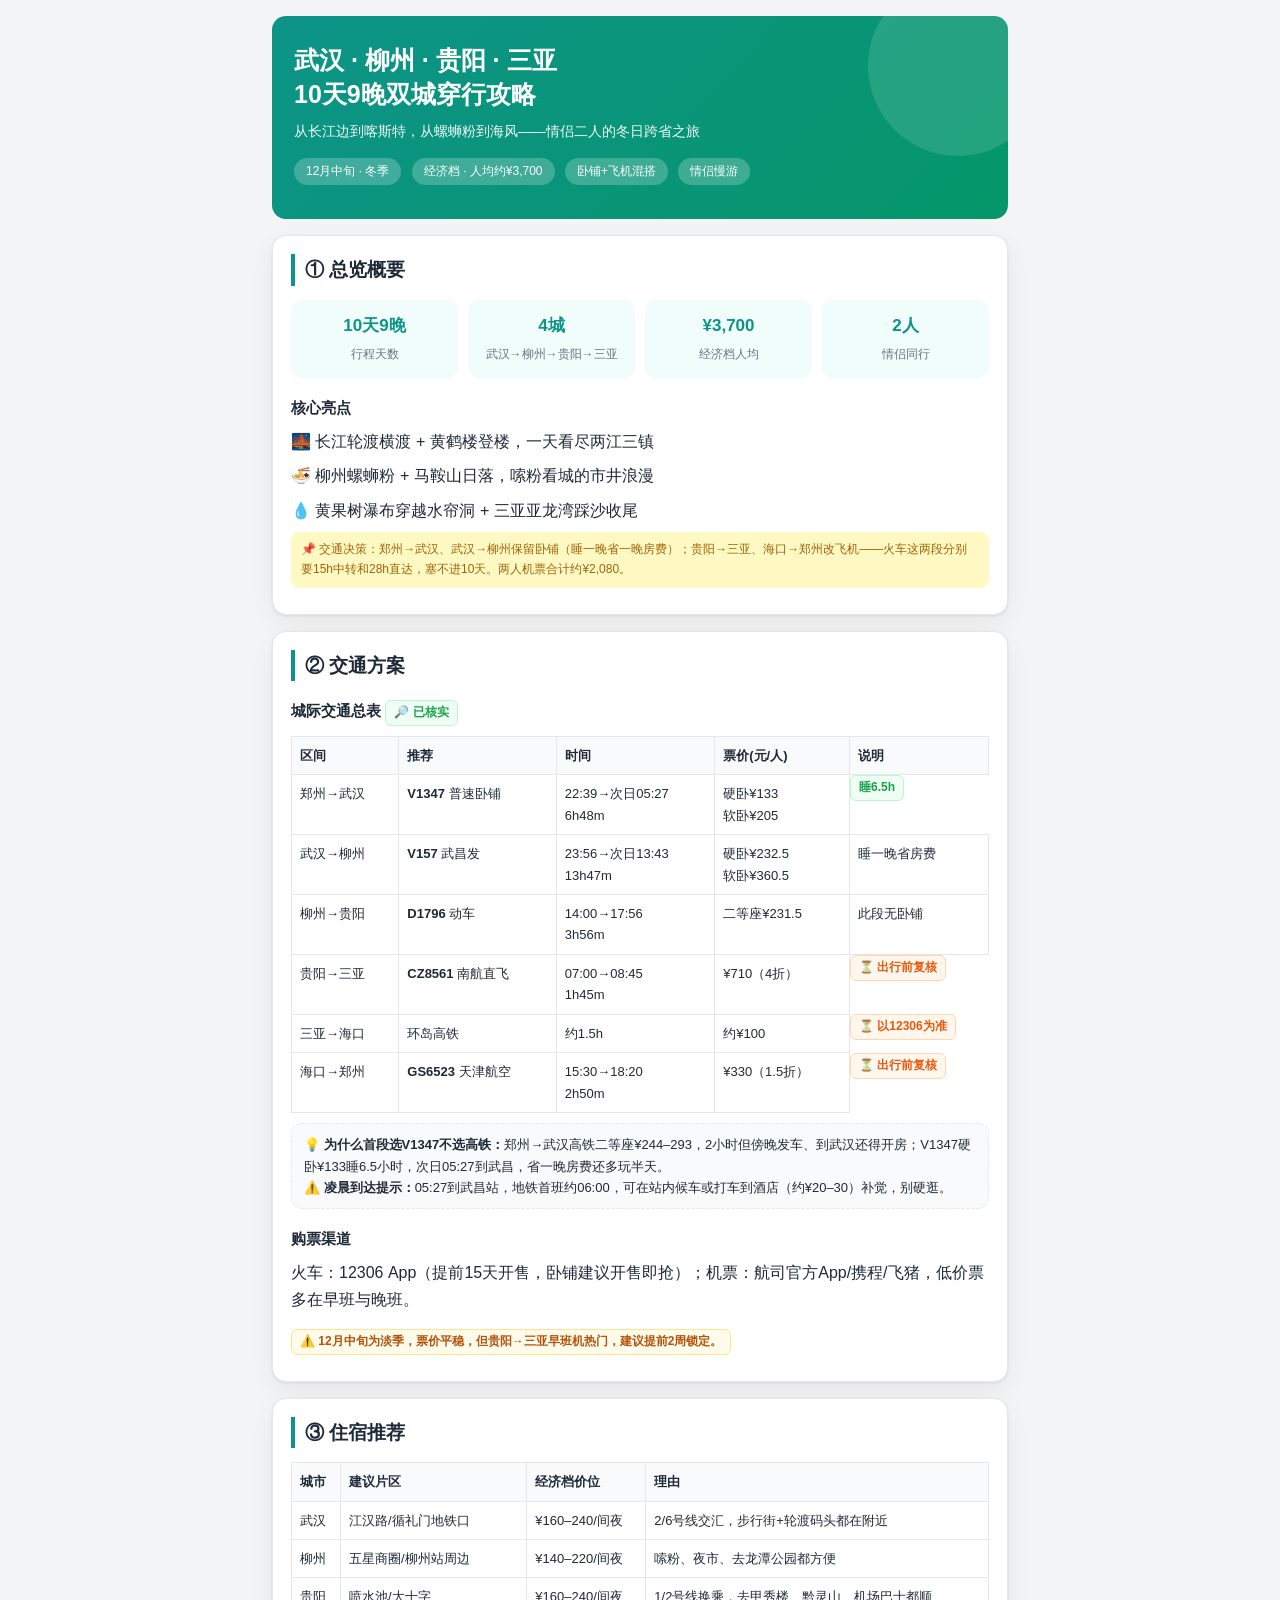
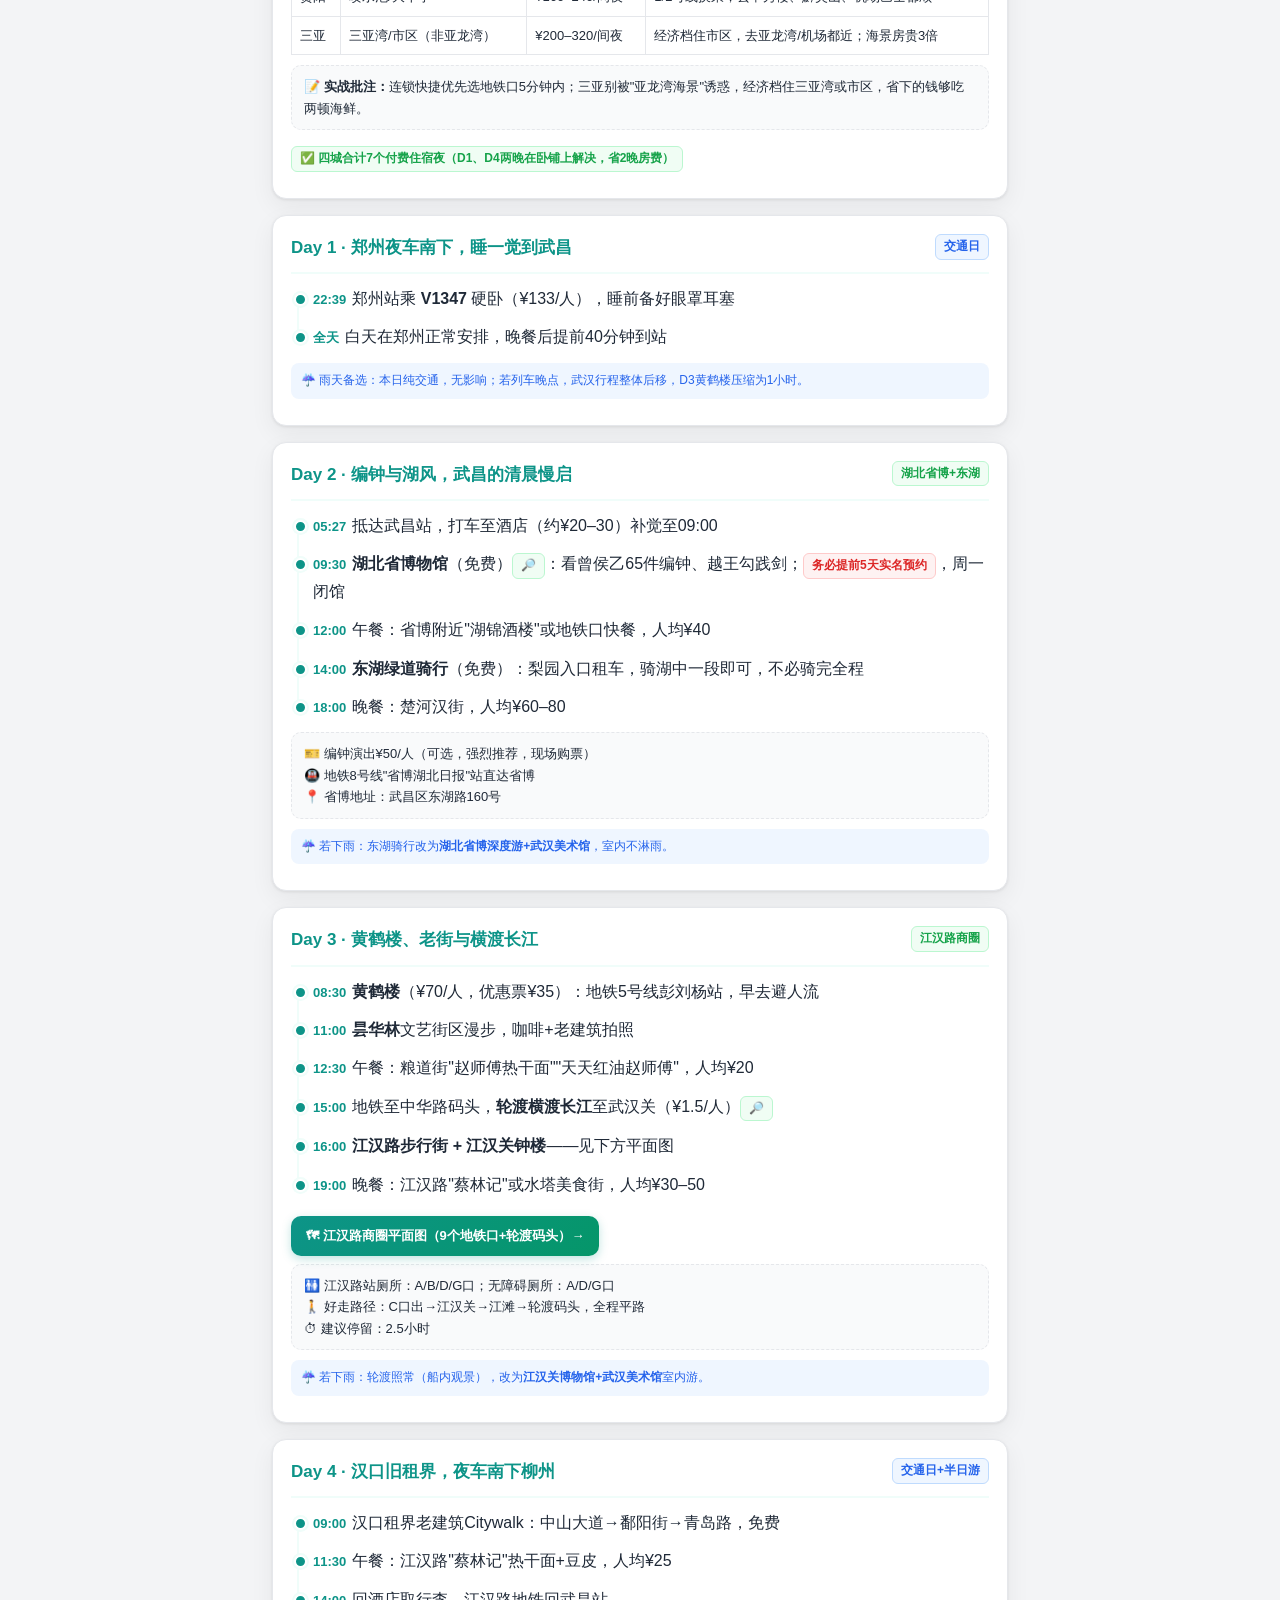
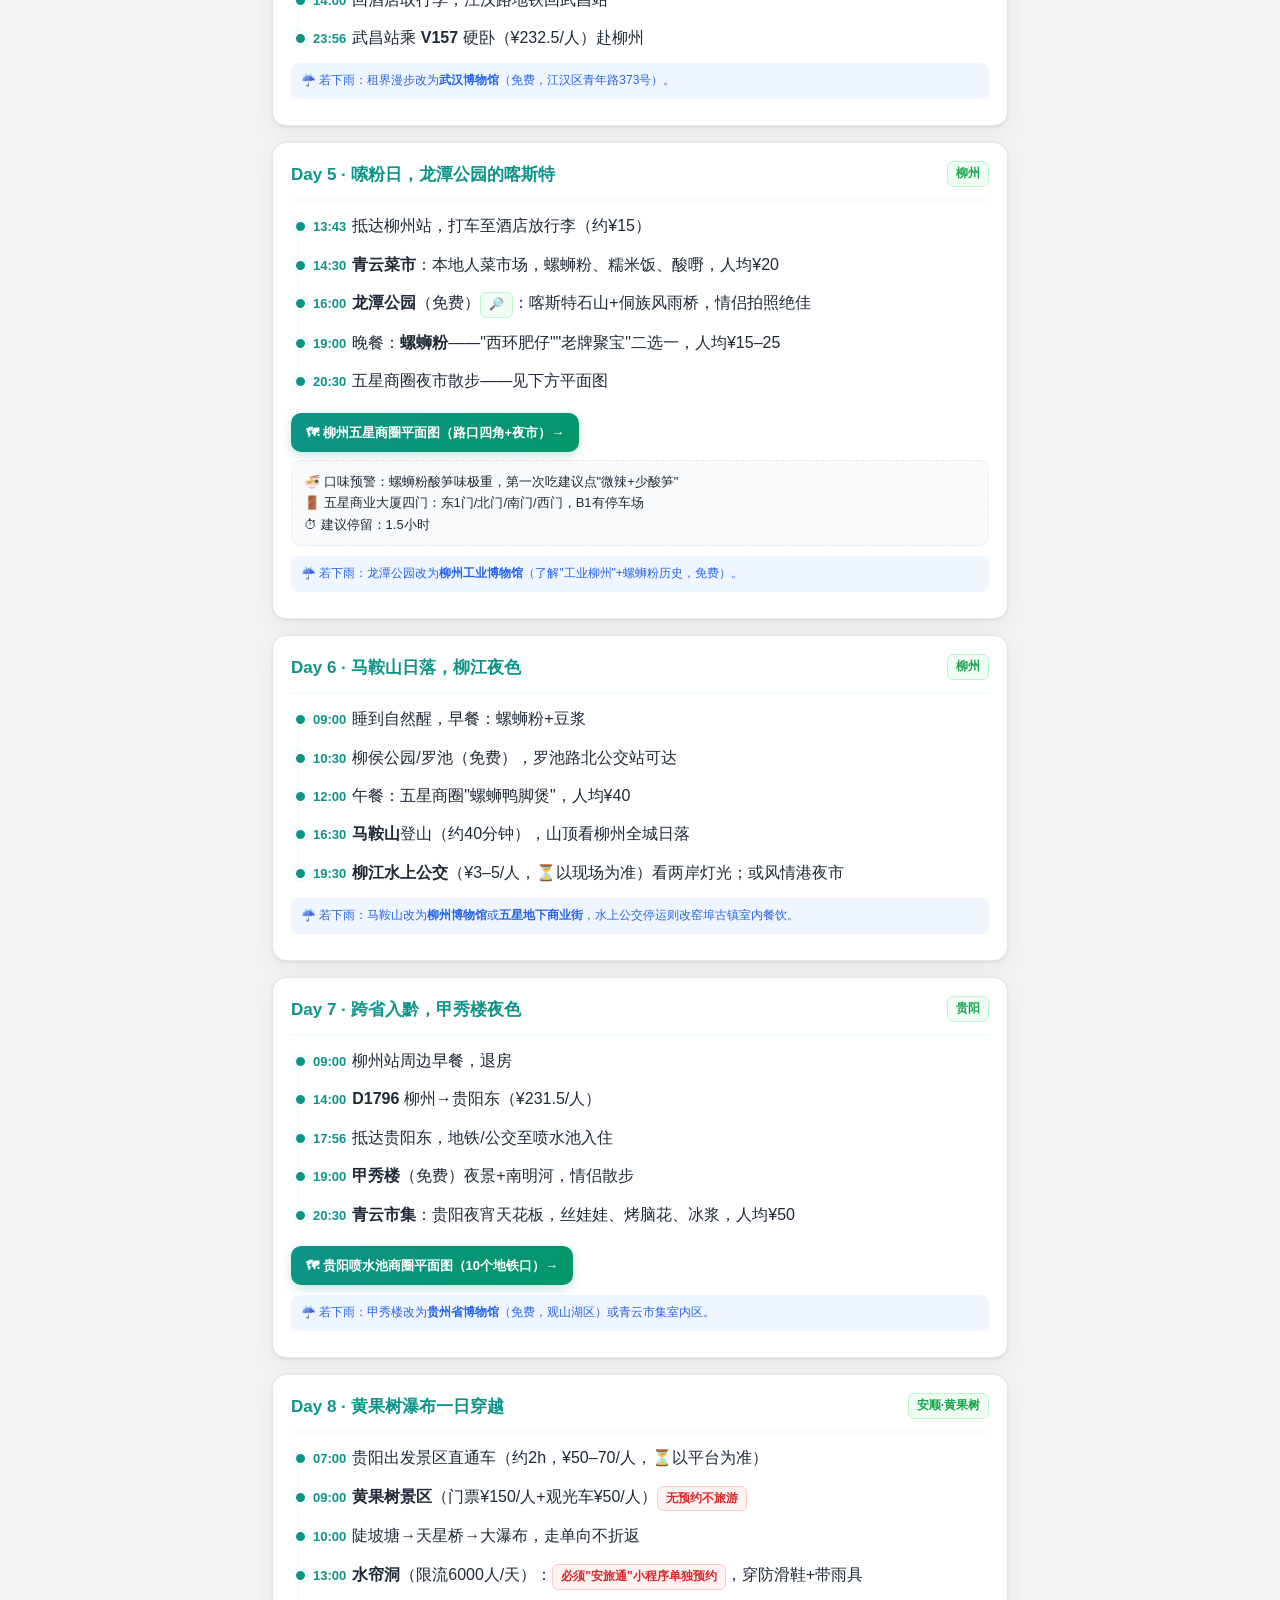
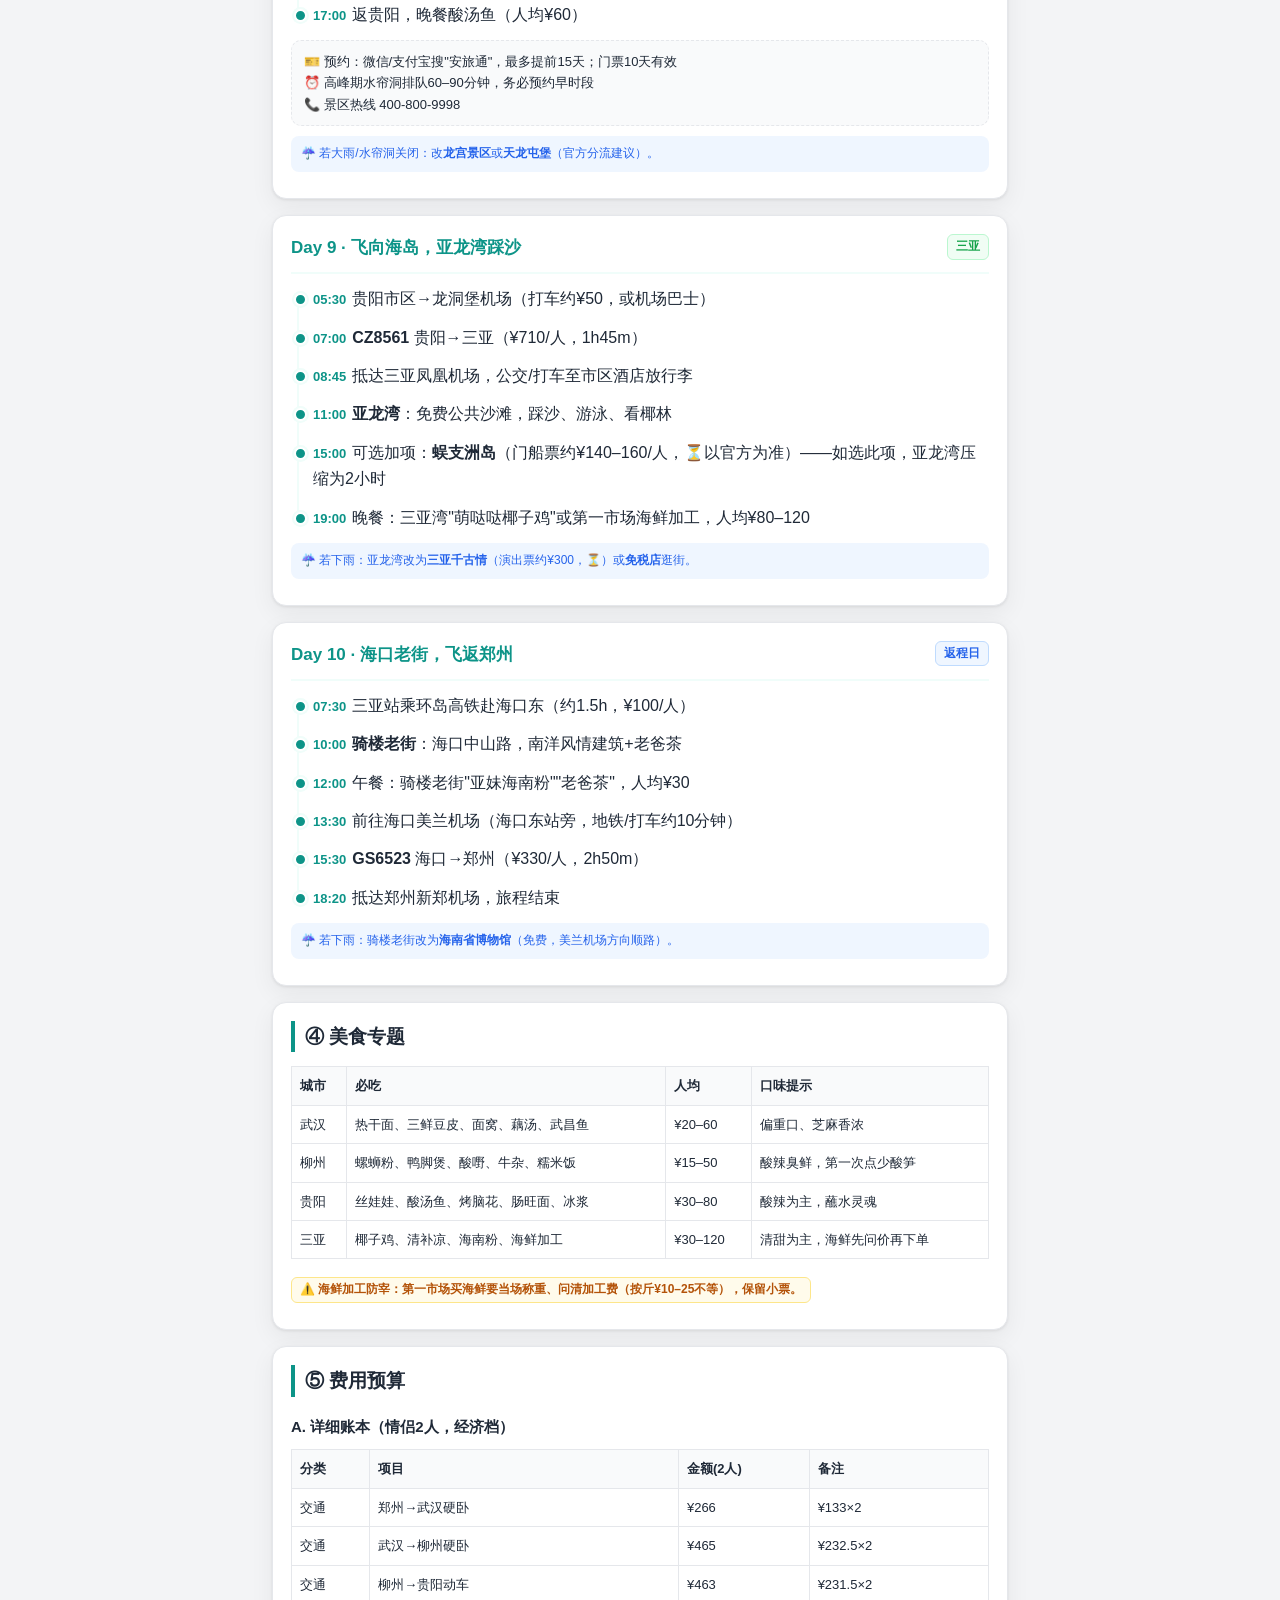
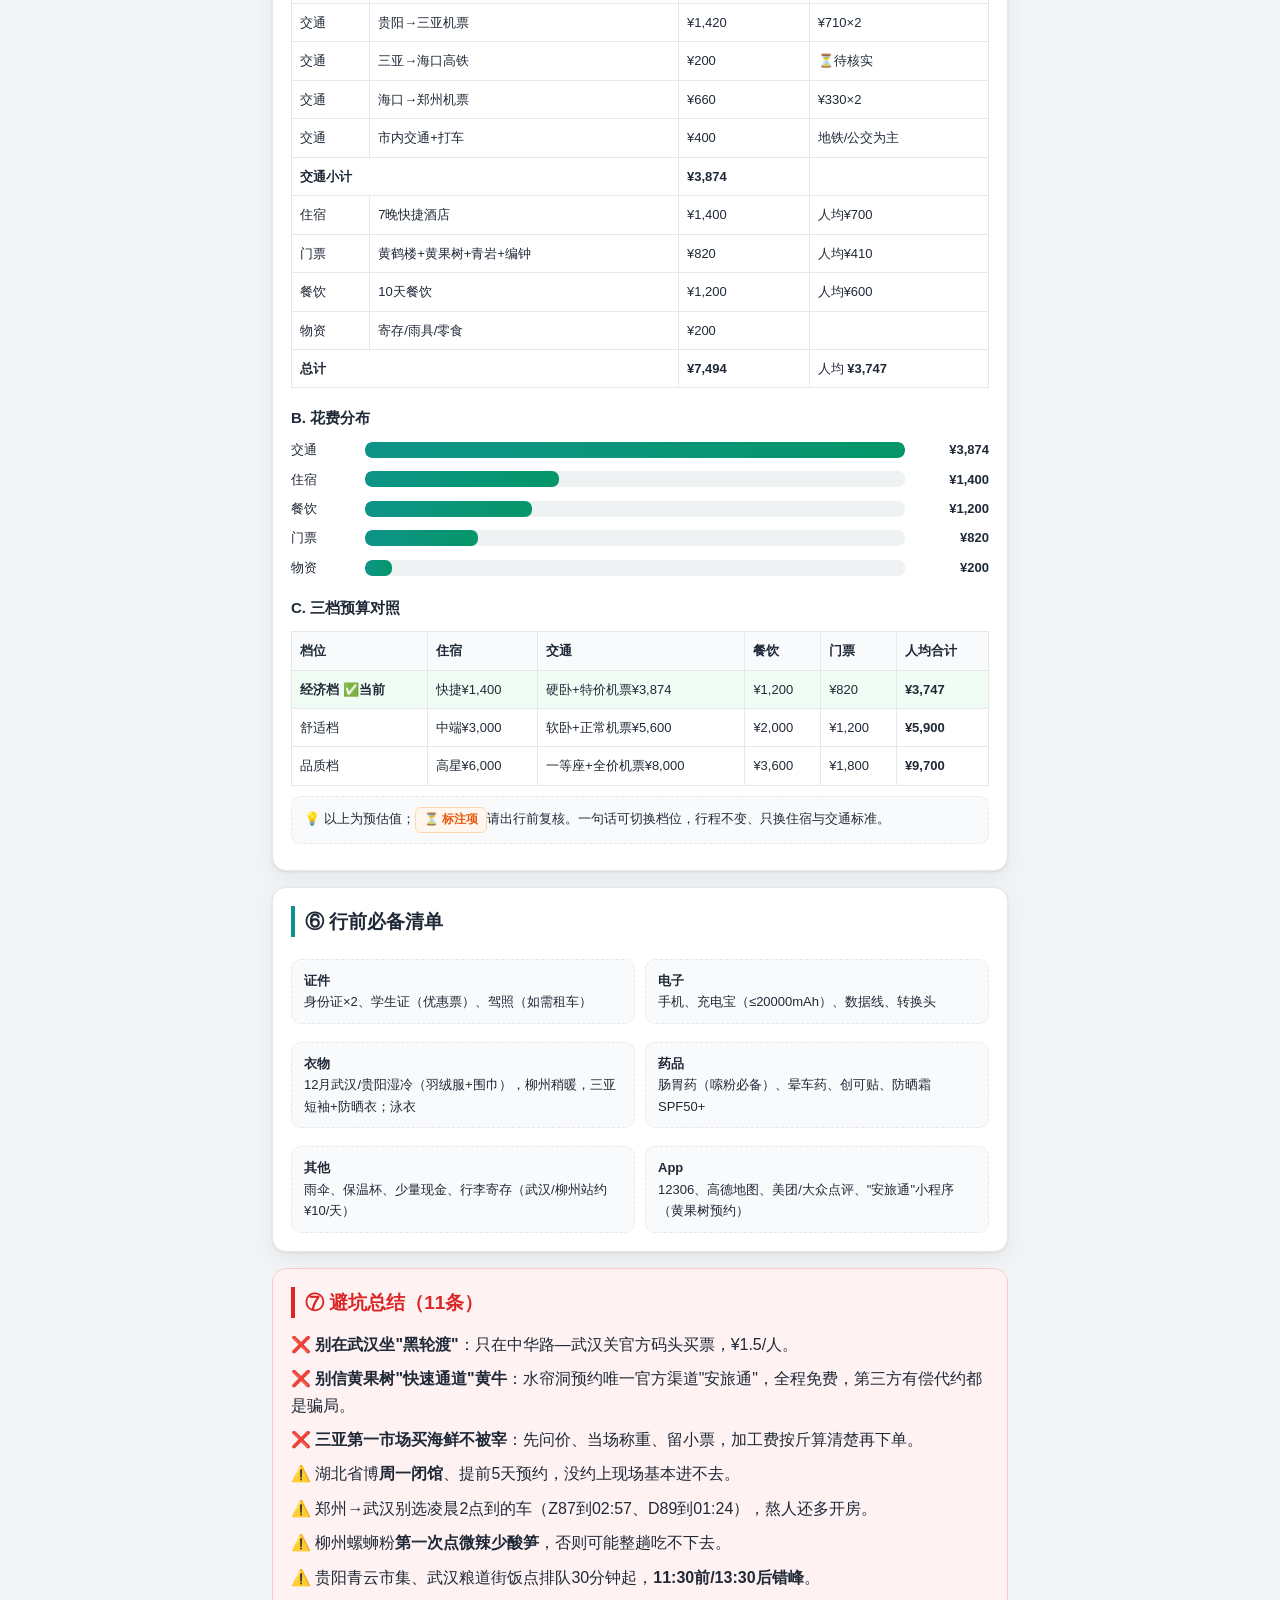
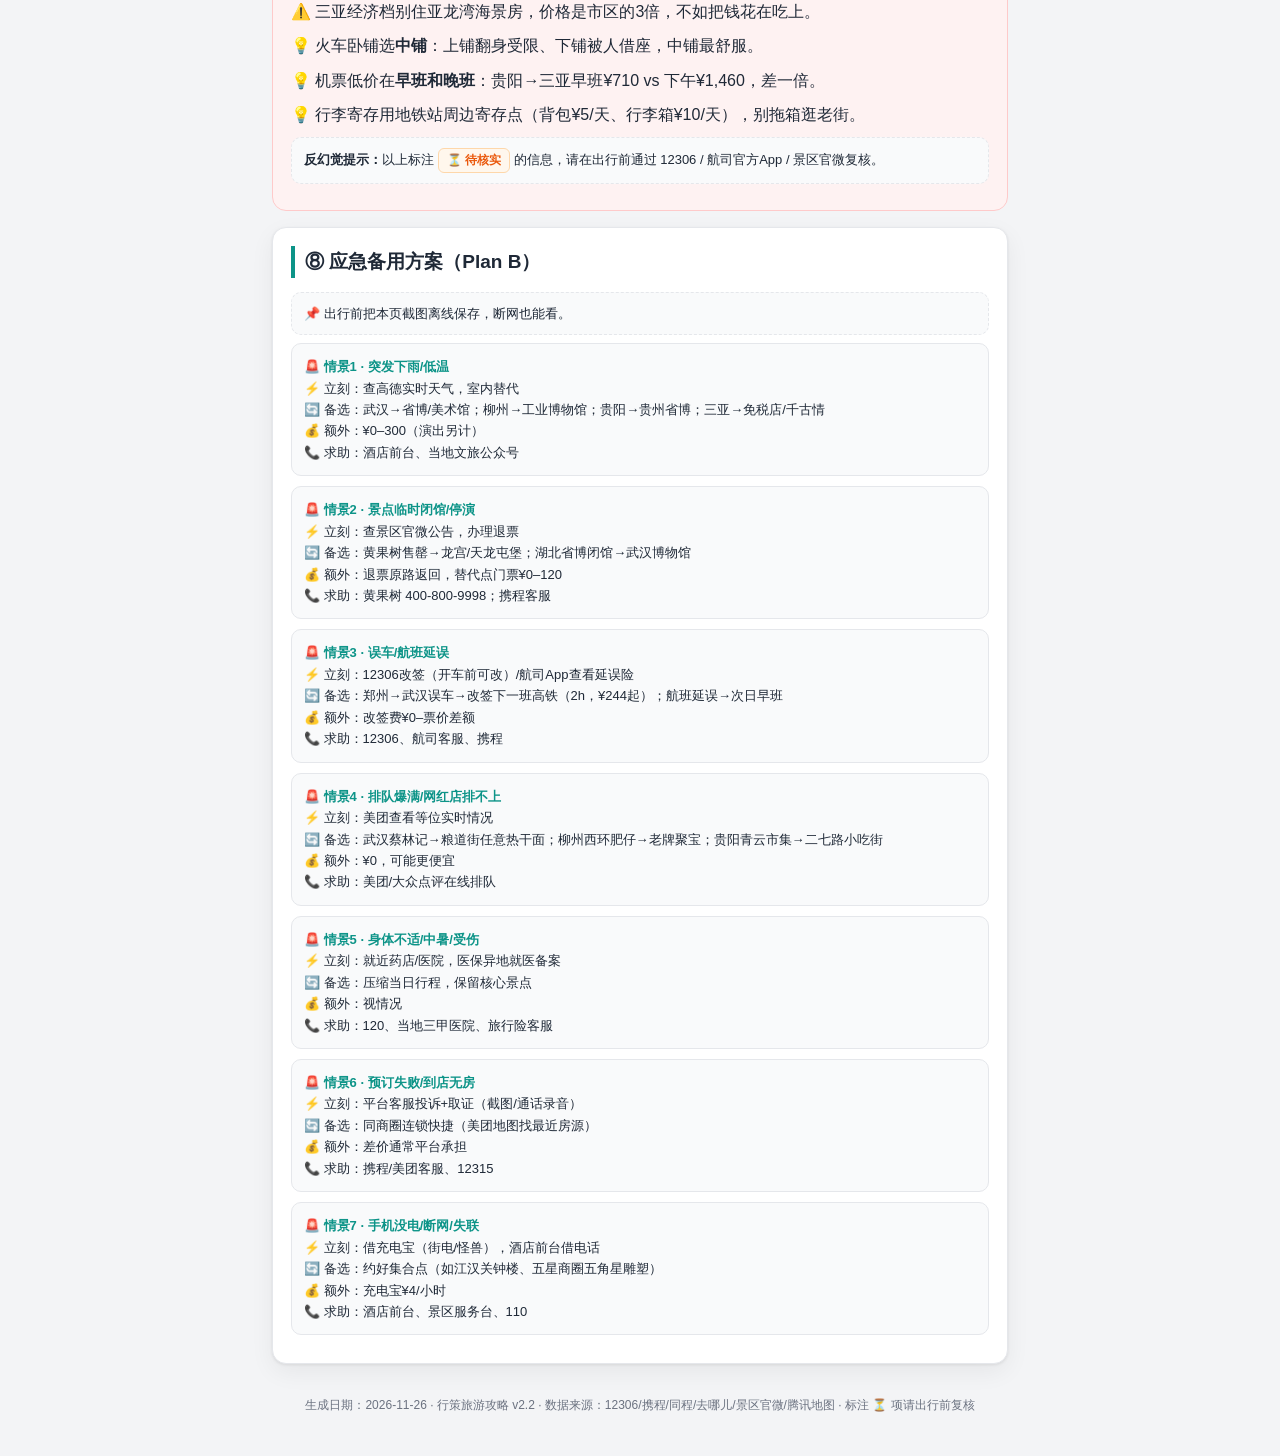
==== commit 5c2c6f83: "refactor(index.html): 移除导出与分享部分" ====
--- a/202612/index.html
+++ b/202612/index.html
@@ -349,20 +349,7 @@
   <div class="emerg"><b>🚨 情景7 · 手机没电/断网/失联</b><br>⚡ 立刻：借充电宝（街电/怪兽），酒店前台借电话<br>🔄 备选：约好集合点（如江汉关钟楼、五星商圈五角星雕塑）<br>💰 额外：充电宝¥4/小时<br>📞 求助：酒店前台、景区服务台、110</div>
 </div>
 
-<div class="card">
-  <h2>⑨ 导出与分享</h2>
-  <p>🖨 浏览器 Ctrl+P（Mac: ⌘+P）可打印或保存为PDF；截图可分享到社交平台。</p>
-  <h3>📂 本次交付文件清单（4个HTML放同一文件夹）</h3>
-  <table>
-    <tr><th>文件</th><th>内容</th></tr>
-    <tr><td><b>index.html</b></td><td>主攻略（本文，11模块）</td></tr>
-    <tr><td><b>jianghanlu-map.html</b></td><td>武汉江汉路商圈地图（9个地铁口+轮渡码头+厕所/电梯）</td></tr>
-    <tr><td><b>wuxing-map.html</b></td><td>柳州五星商圈地图（路口四角+夜市+公交站）</td></tr>
-    <tr><td><b>penshuichi-map.html</b></td><td>贵阳喷水池商圈地图（10个地铁口+换乘通道）</td></tr>
-  </table>
-  <p class="sub">把这几个HTML放在同一个文件夹，双击 index.html 即可；点文中"🗺 查看平面图"按钮会跳到对应地图页，地图页可点"返回攻略"回来。</p>
-  <p class="foot">生成日期：2026-11-26 · 行策旅游攻略 v2.2 · 数据来源：12306/携程/同程/去哪儿/景区官微/腾讯地图 · 标注 ⏳ 项请出行前复核</p>
-</div>
+<p class="foot">生成日期：2026-11-26 · 行策旅游攻略 v2.2 · 数据来源：12306/携程/同程/去哪儿/景区官微/腾讯地图 · 标注 ⏳ 项请出行前复核</p>
 
 </div>
 </body>
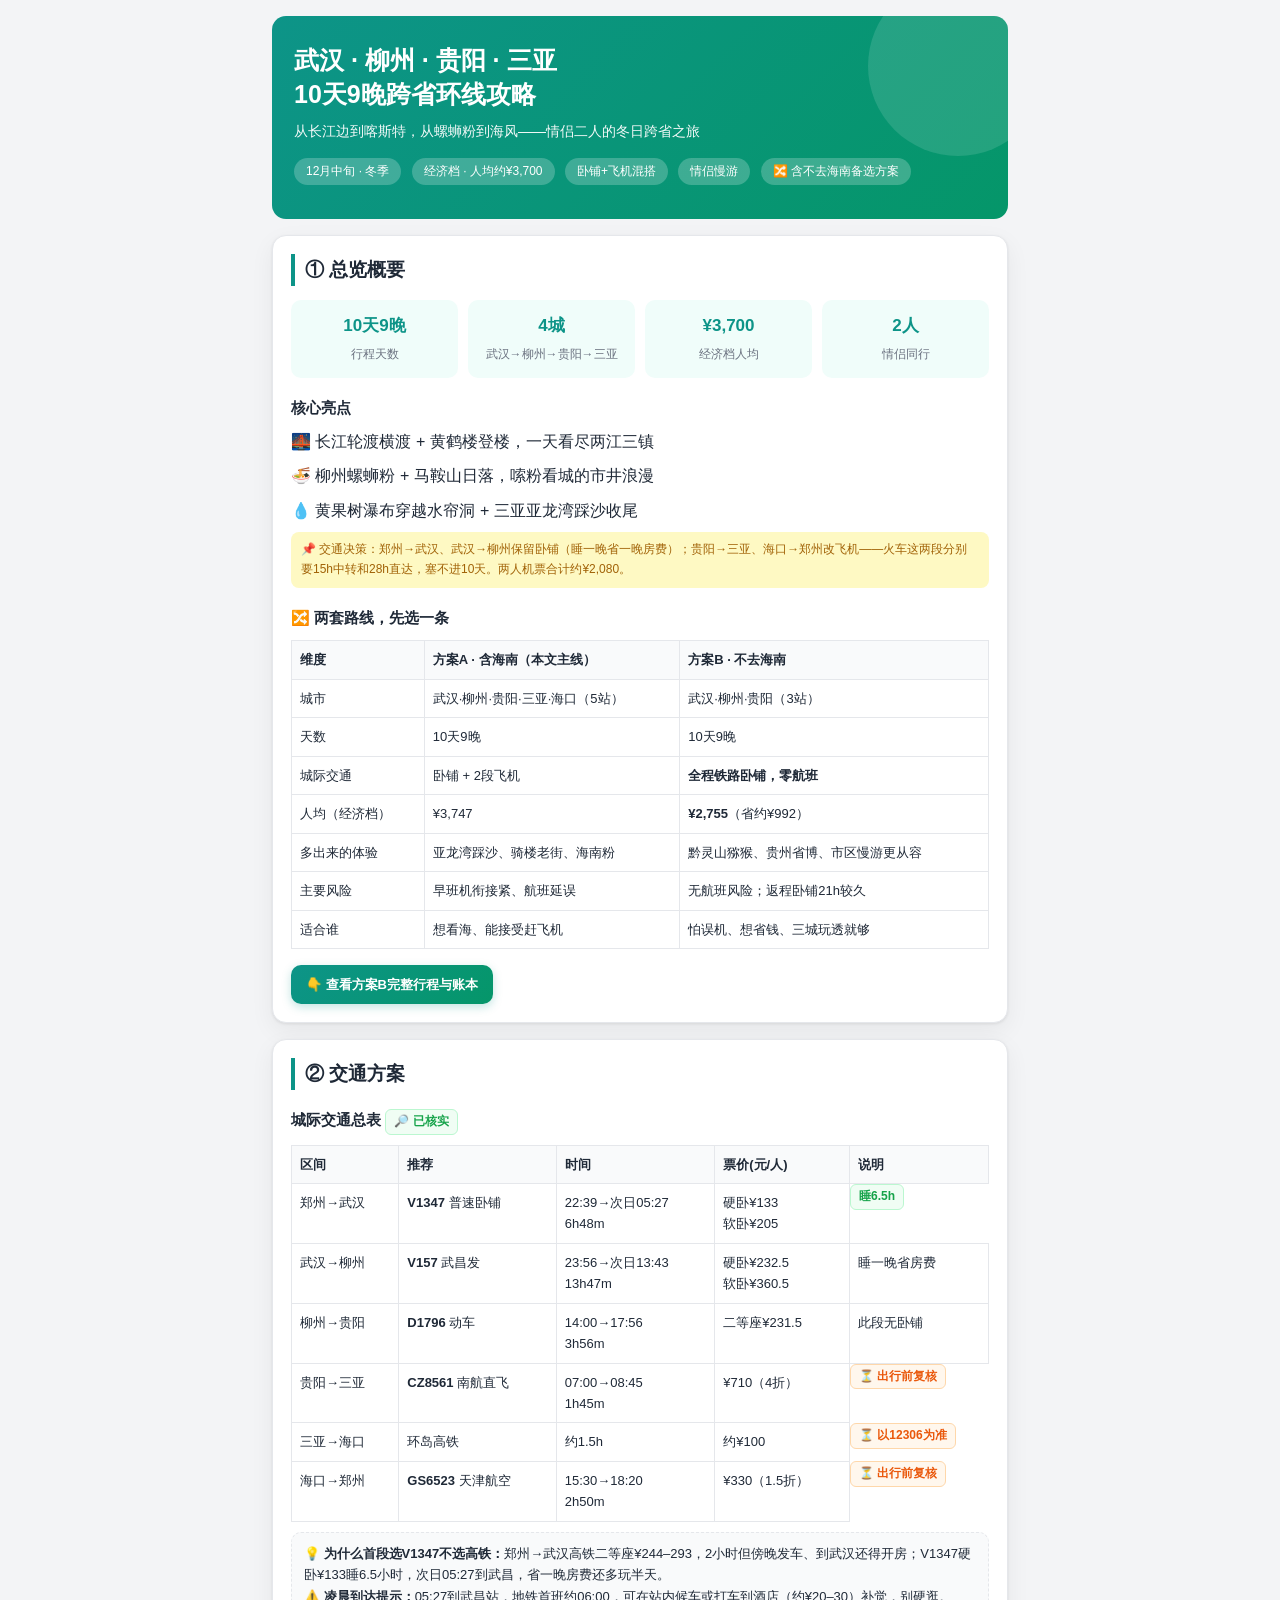
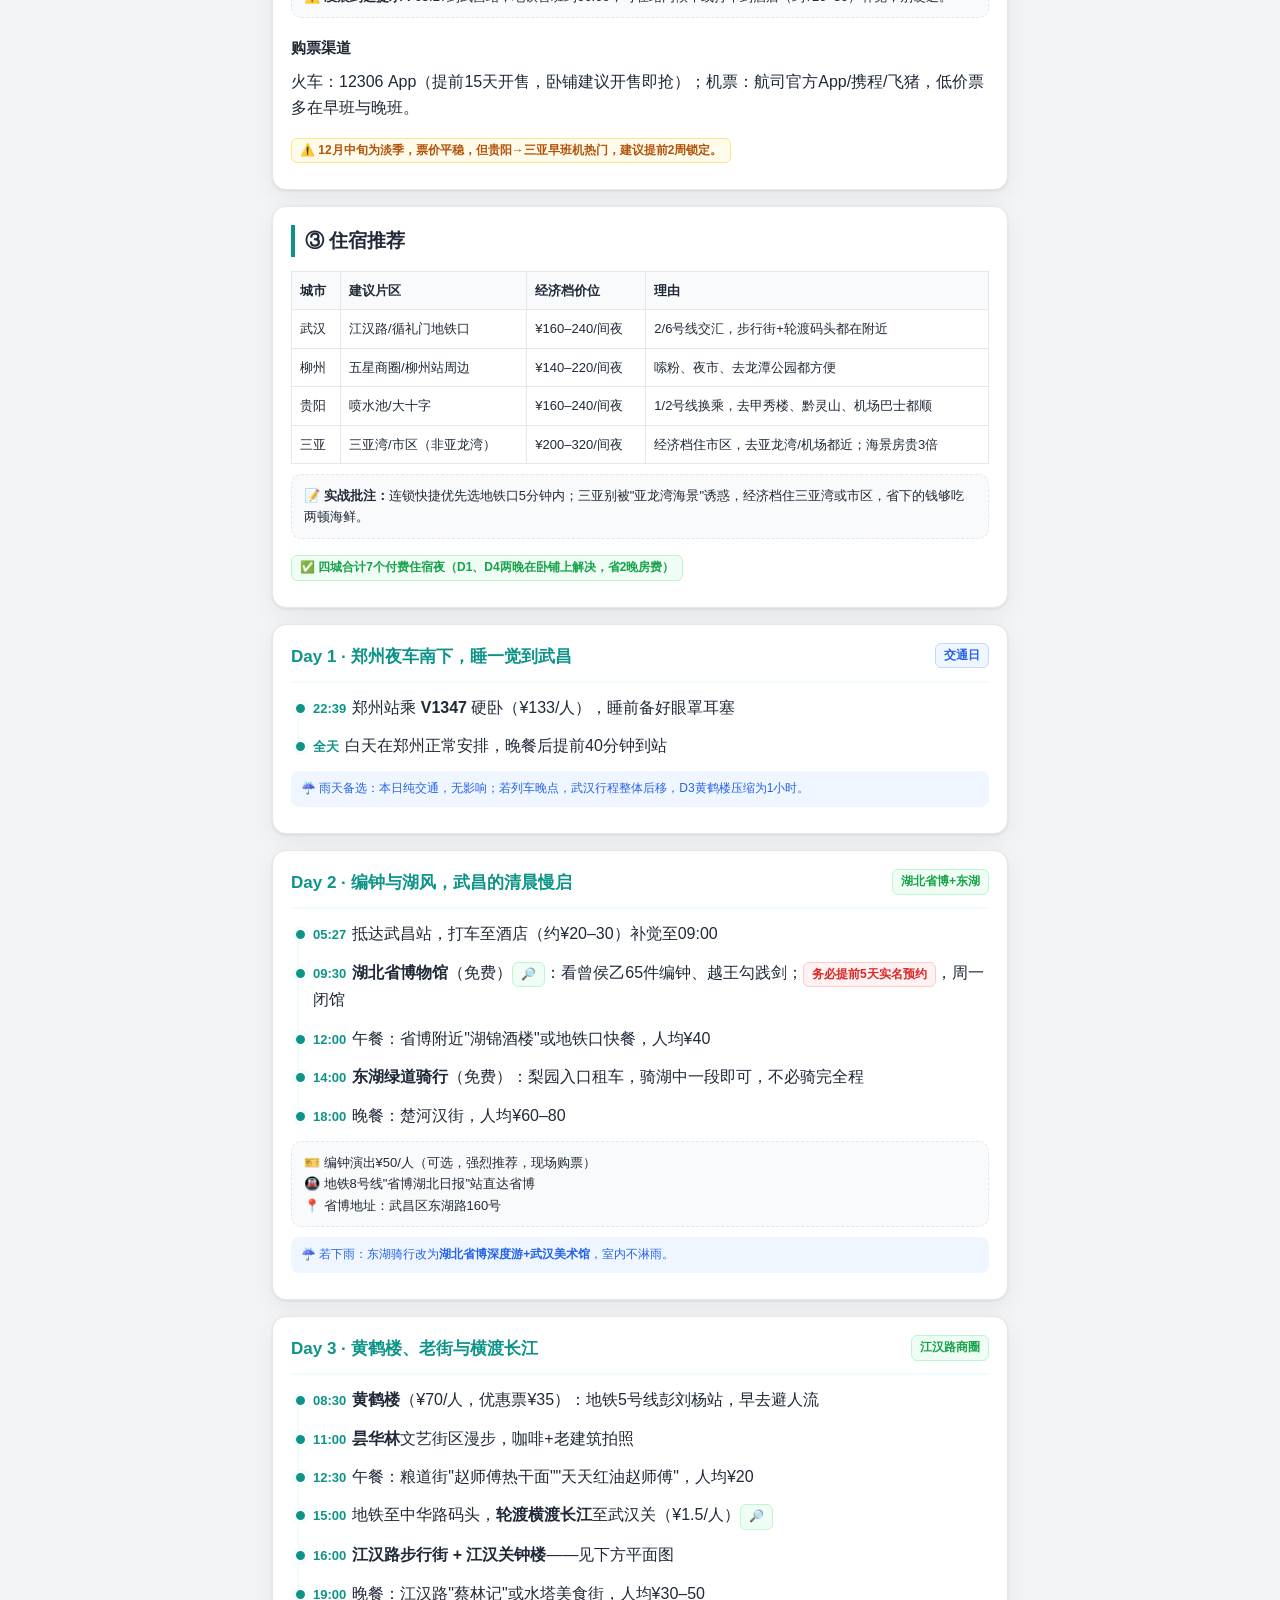
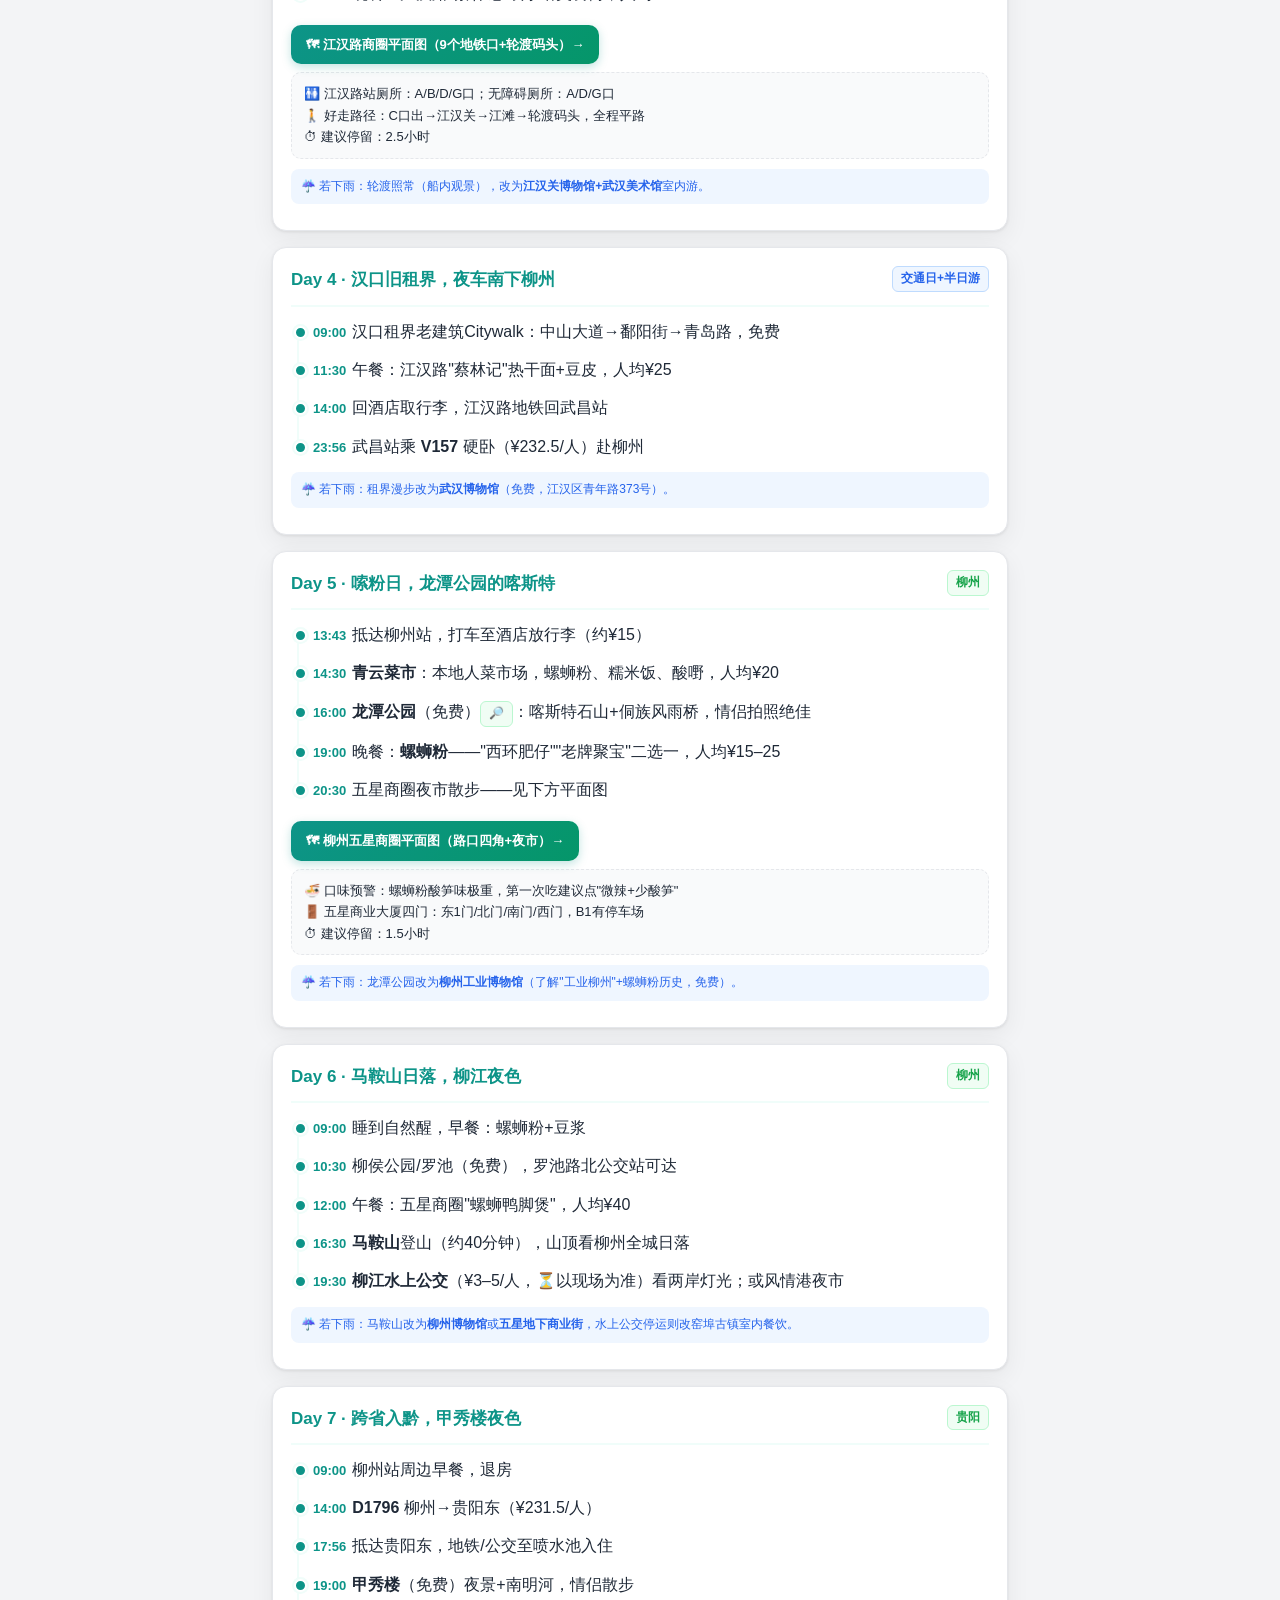
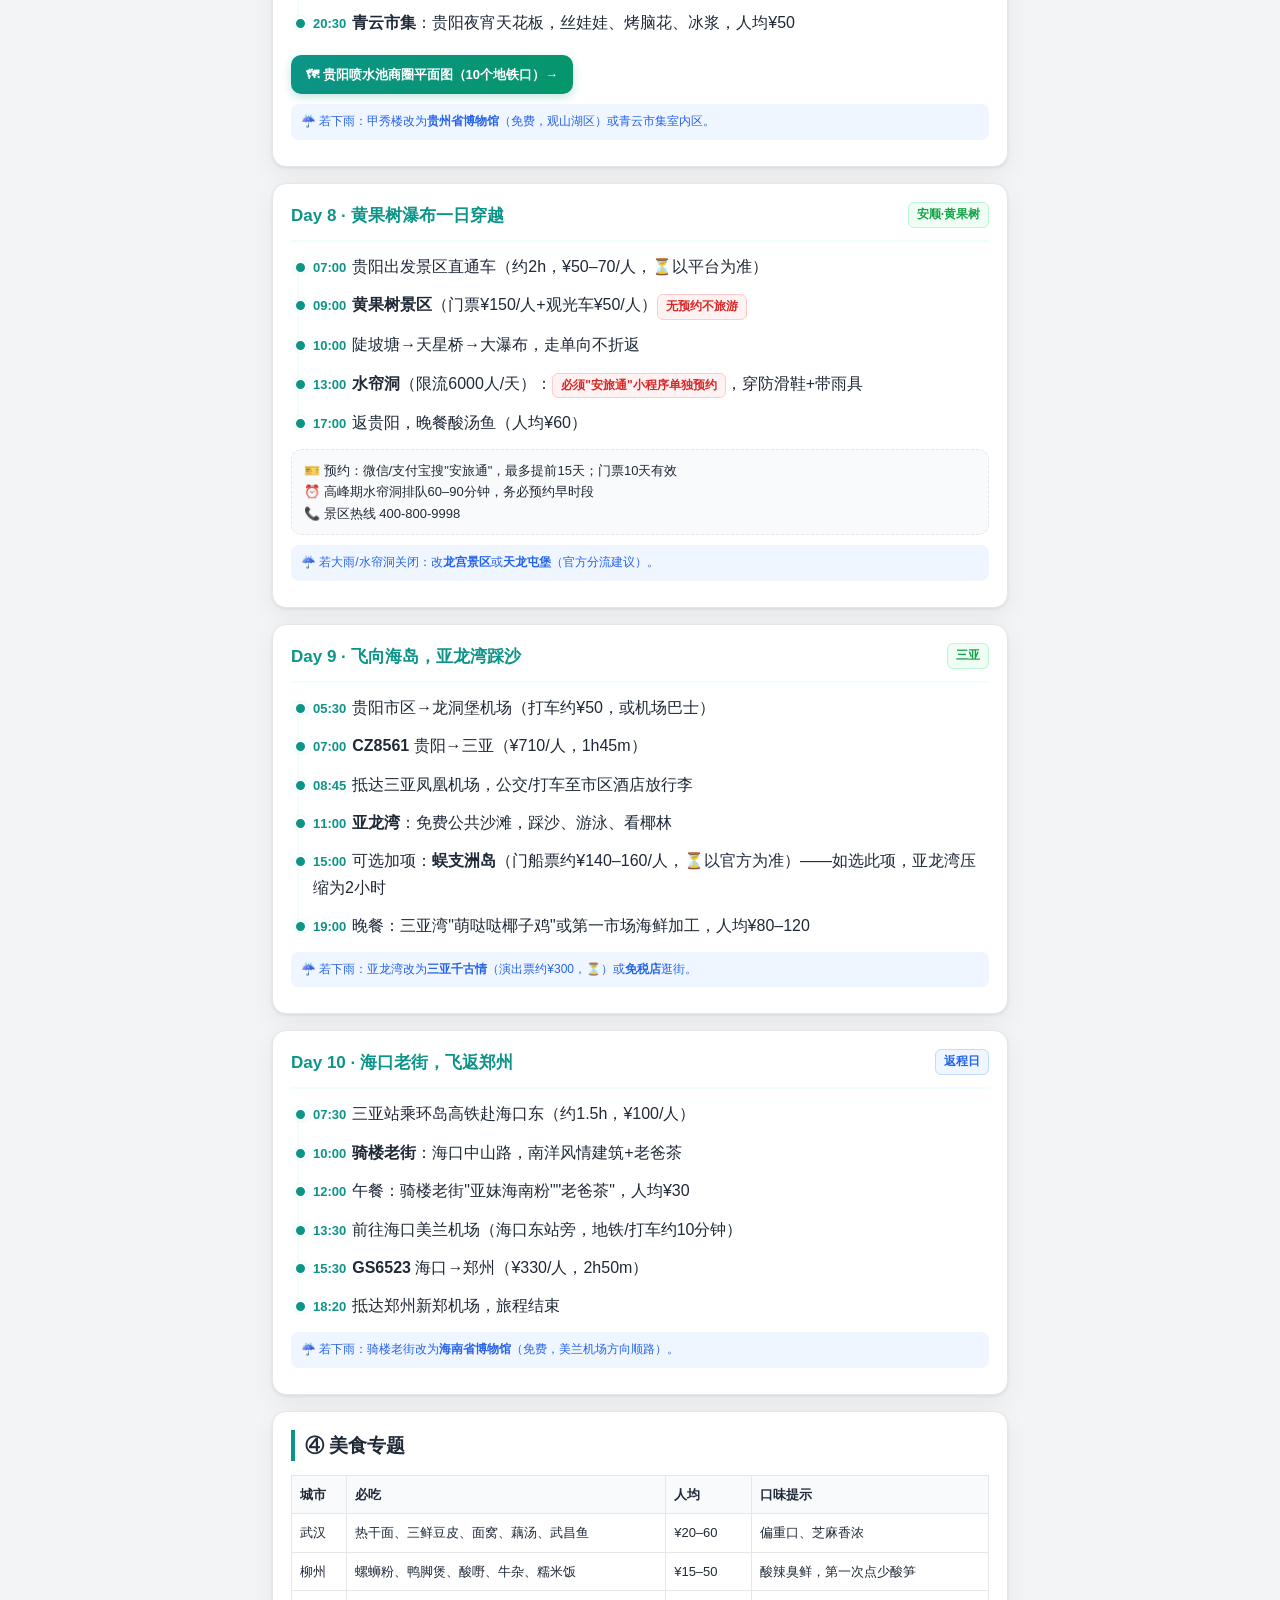
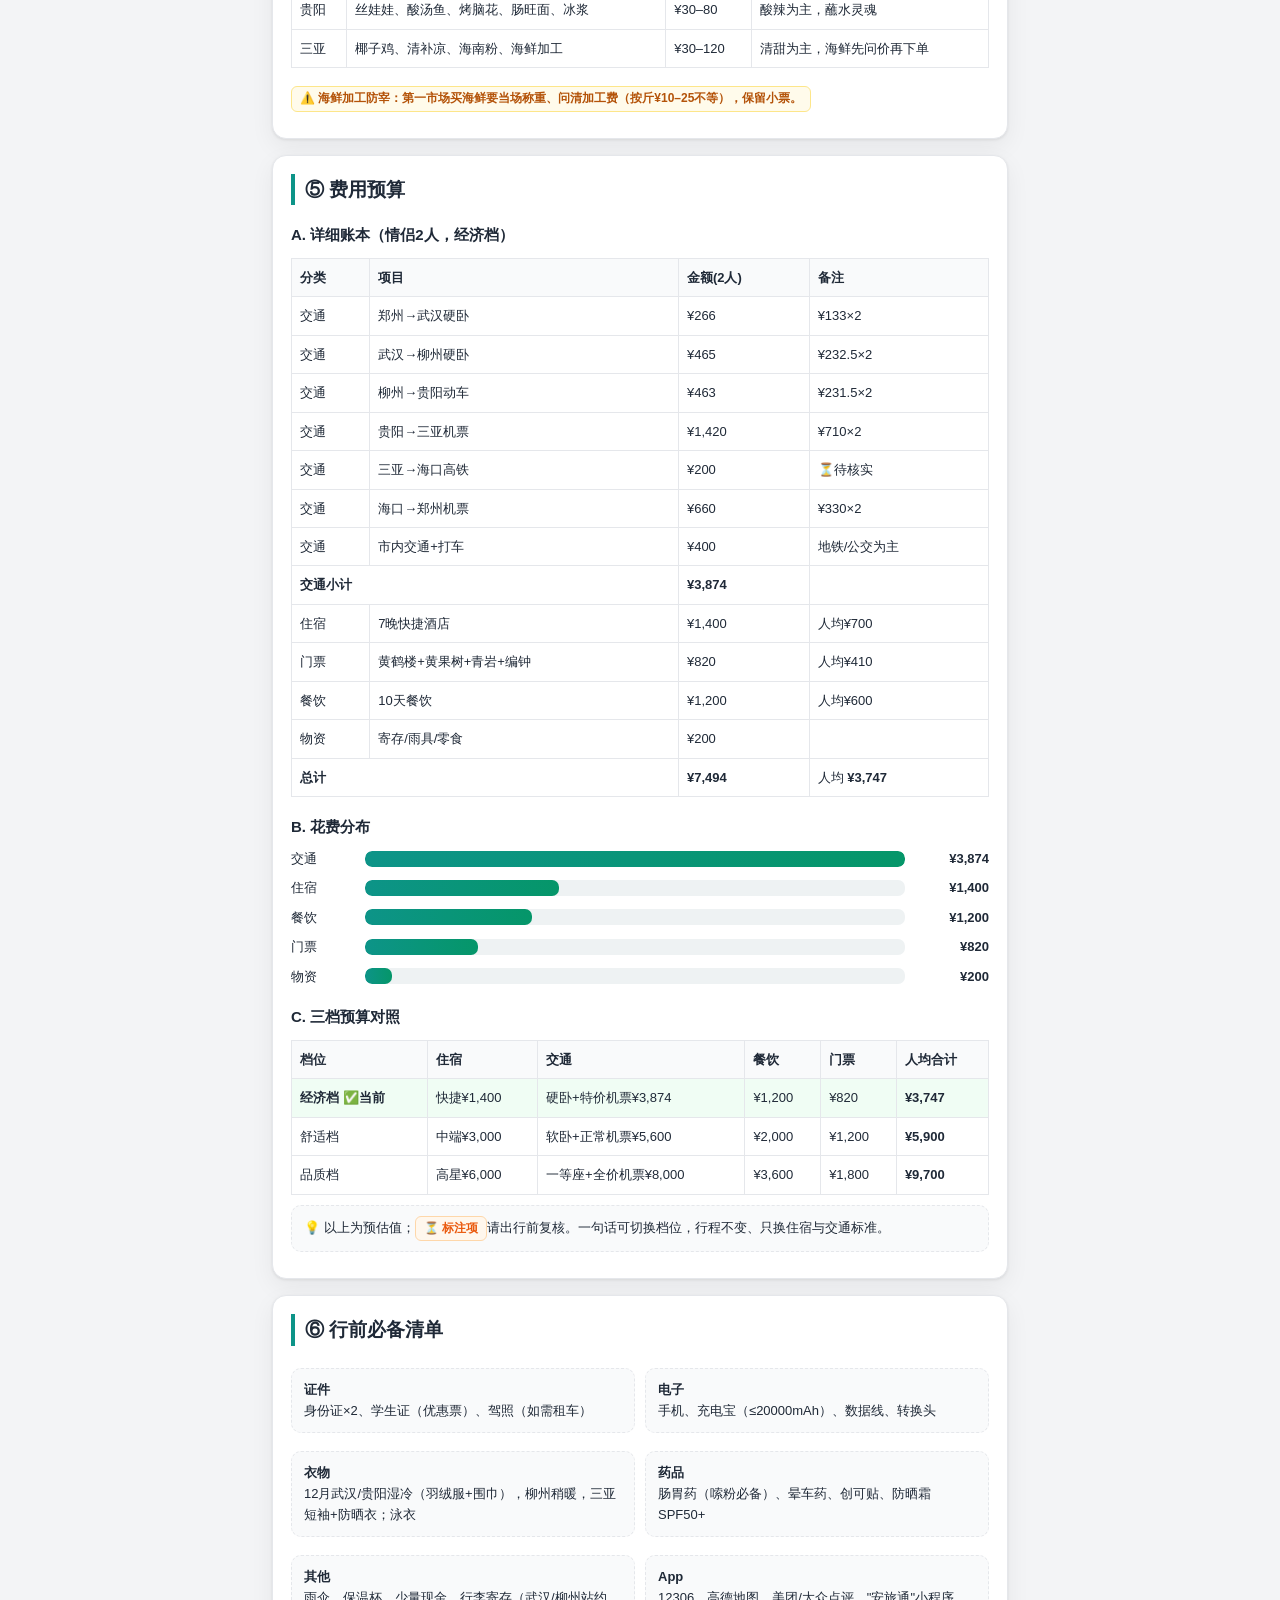
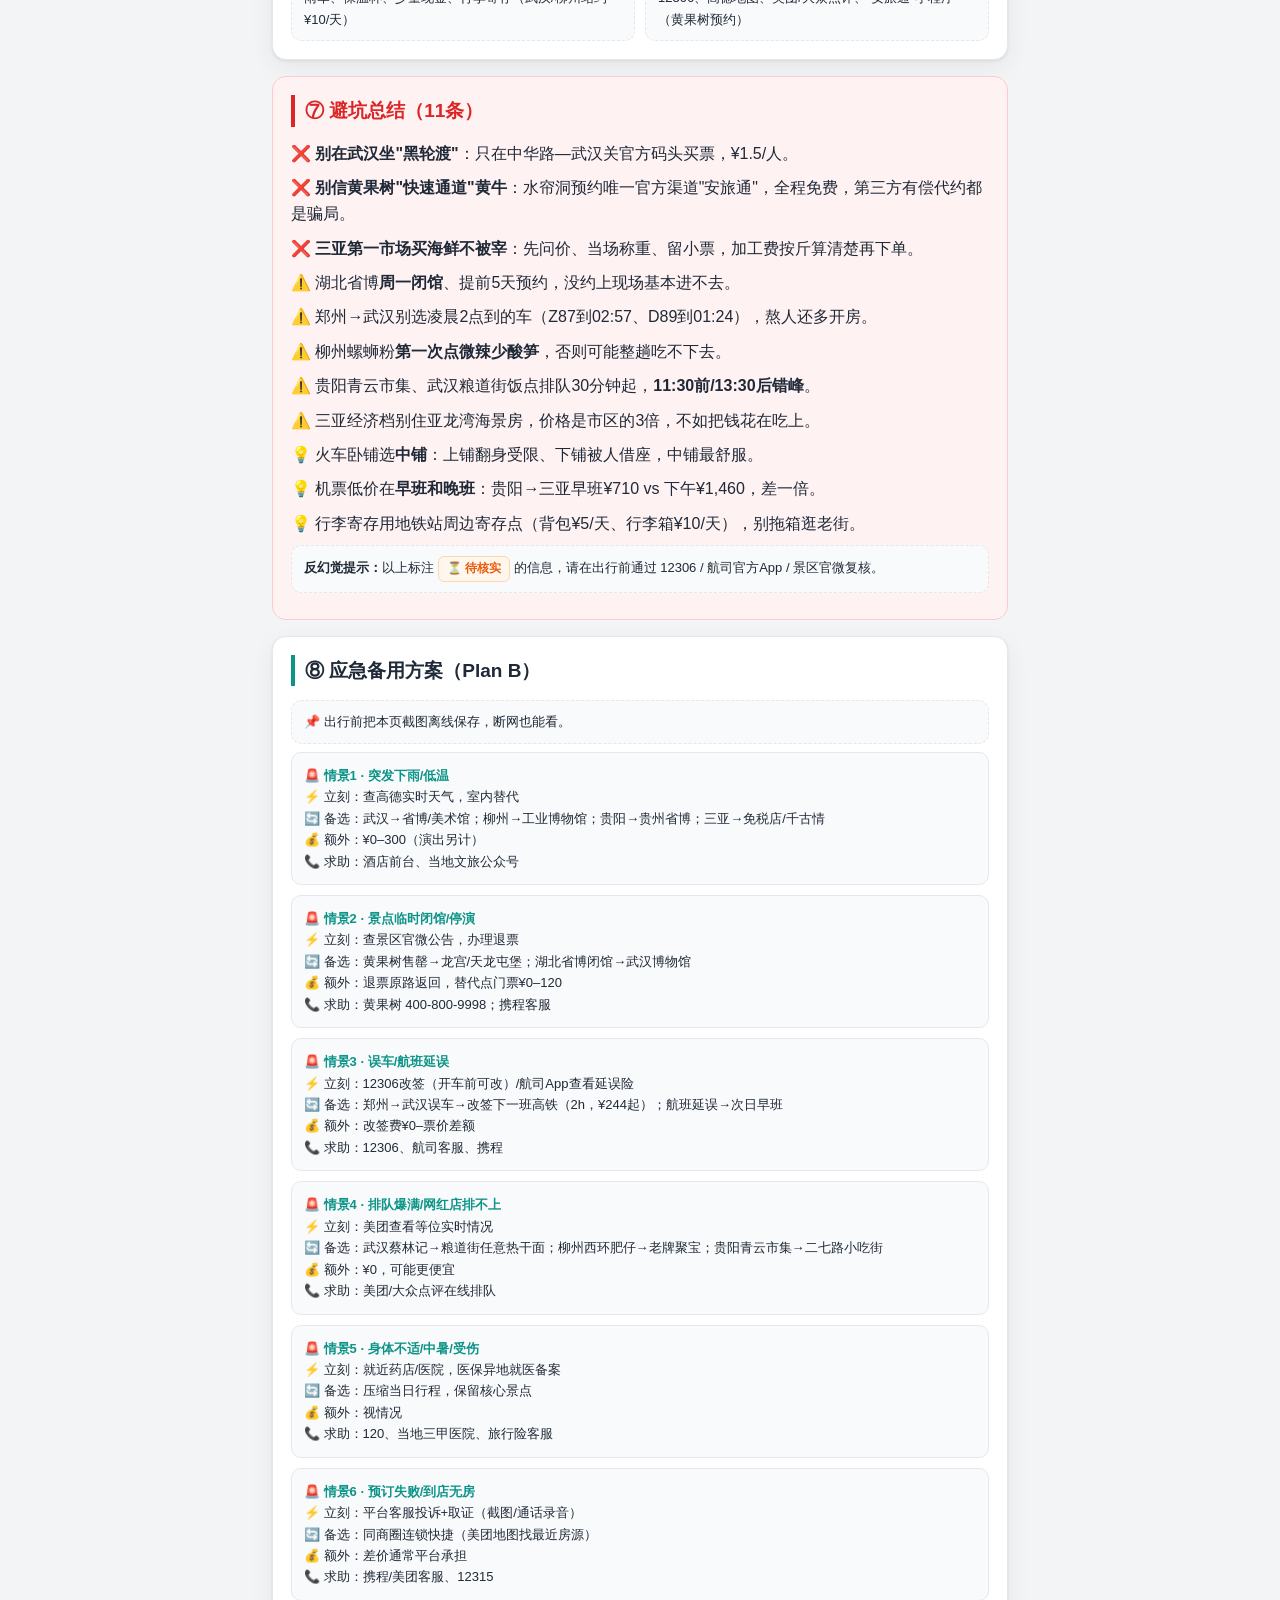
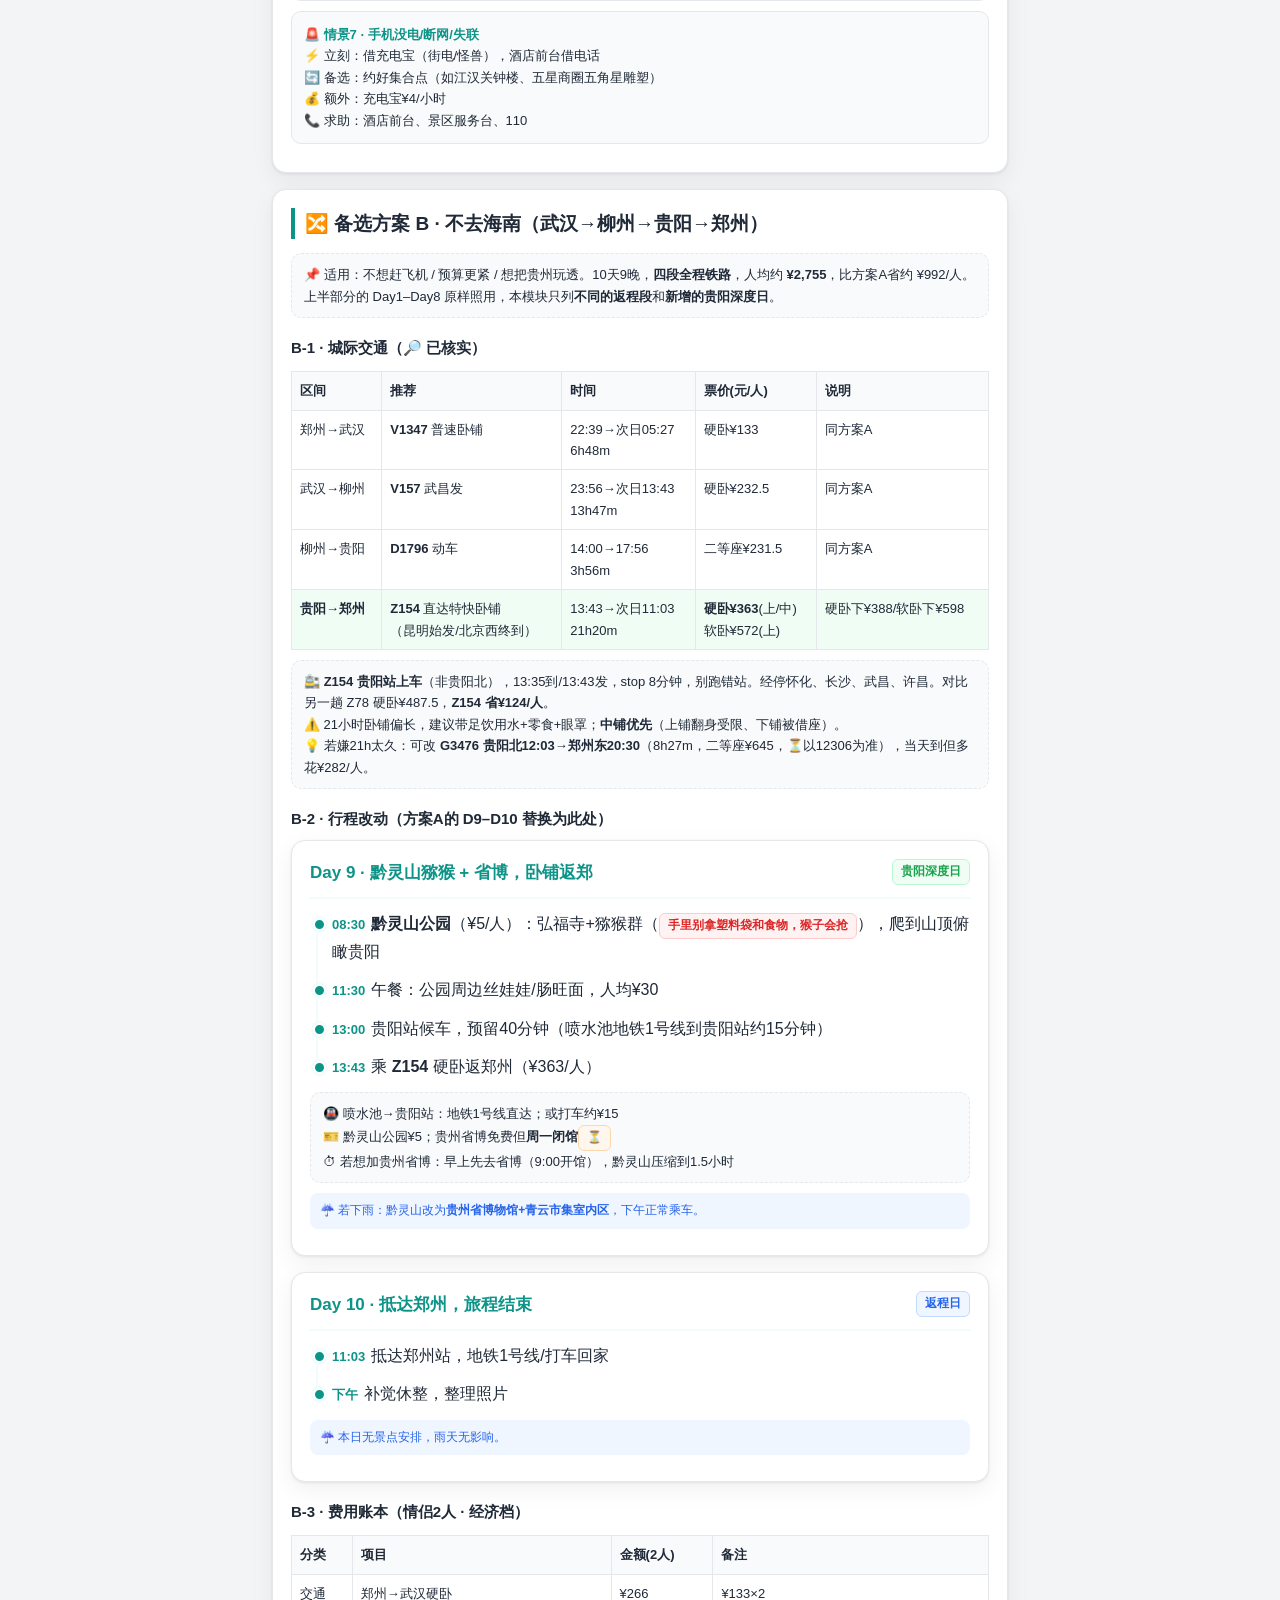
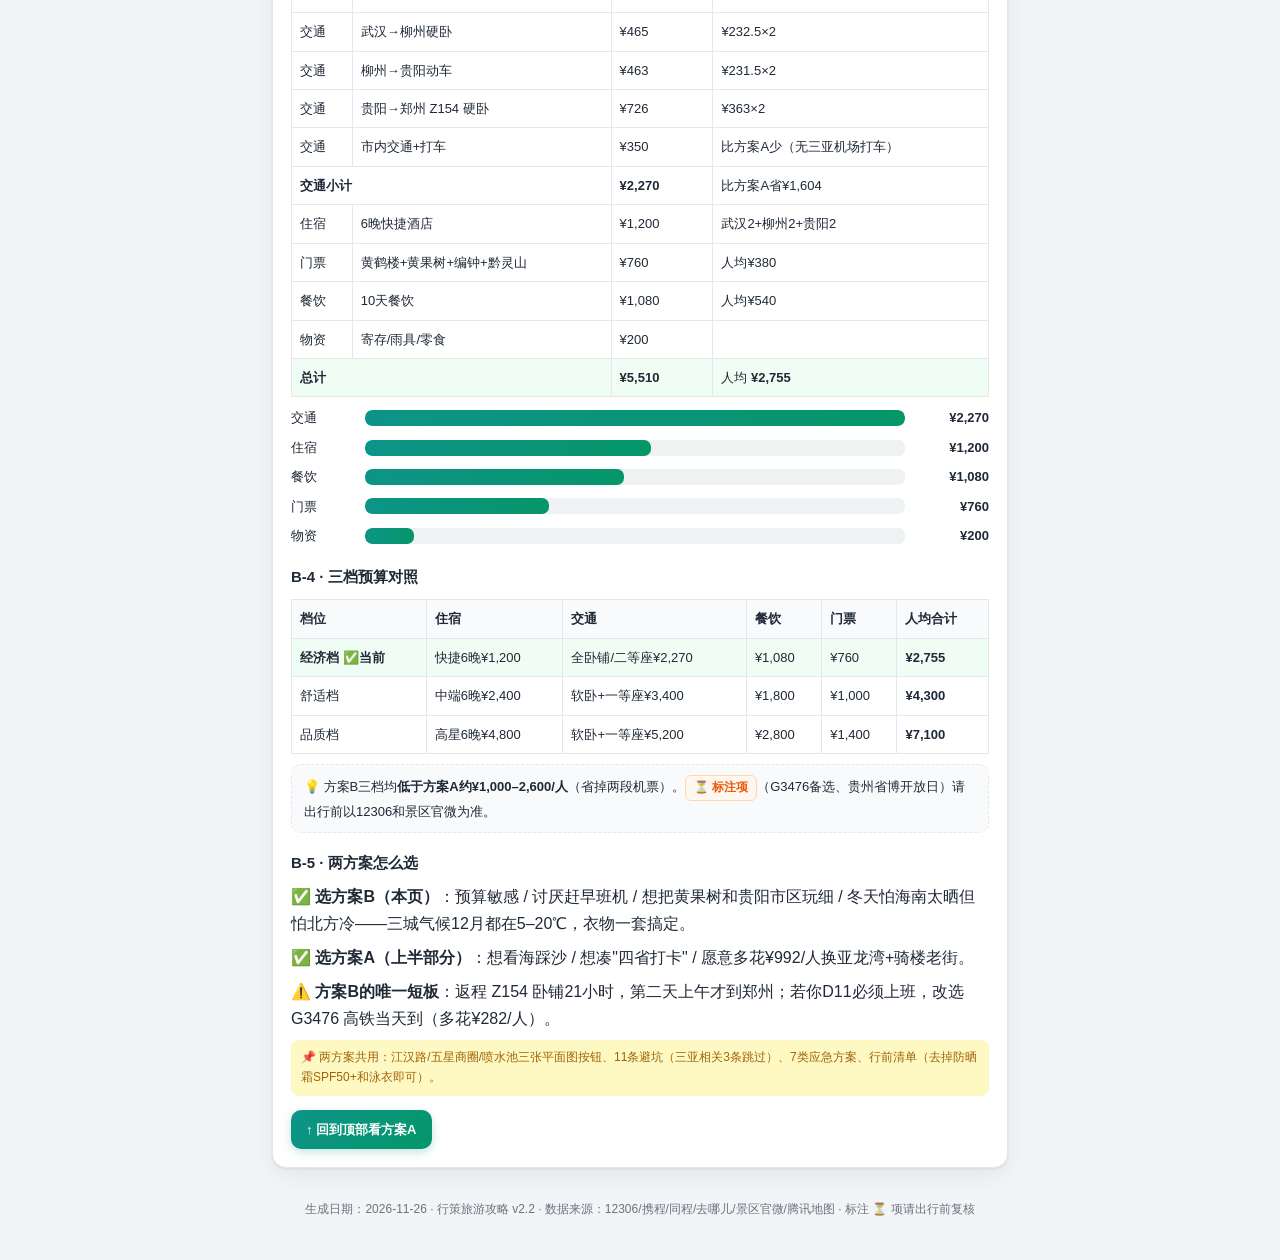
==== commit 199c3381: "feat(index.html): 更新旅行攻略标题和添加备选方案B" ====
--- a/202612/index.html
+++ b/202612/index.html
@@ -3,7 +3,7 @@
 <head>
 <meta charset="UTF-8">
 <meta name="viewport" content="width=device-width,initial-scale=1">
-<title>武汉·柳州·贵阳·三亚 | 10天9晚旅行攻略</title>
+<title>武汉·柳州·贵阳·三亚 | 10天9晚旅行攻略（含不去海南备选方案）</title>
 <style>
 :root{
   --brand:#0d9488;--brand-2:#059669;--brand-soft:#f0fdfa;--card:#ffffff;--card-alt:#f9fafb;
@@ -73,14 +73,15 @@
 <body>
 <div class="wrap">
 
-<div class="hero">
-  <h1>武汉 · 柳州 · 贵阳 · 三亚<br>10天9晚双城穿行攻略</h1>
+<div class="hero" id="top">
+  <h1>武汉 · 柳州 · 贵阳 · 三亚<br>10天9晚跨省环线攻略</h1>
   <p>从长江边到喀斯特，从螺蛳粉到海风——情侣二人的冬日跨省之旅</p>
   <div>
     <span class="tag">12月中旬 · 冬季</span>
     <span class="tag">经济档 · 人均约¥3,700</span>
     <span class="tag">卧铺+飞机混搭</span>
     <span class="tag">情侣慢游</span>
+    <span class="tag">🔀 含不去海南备选方案</span>
   </div>
 </div>
 
@@ -97,6 +98,18 @@
   <p>🍜 柳州螺蛳粉 + 马鞍山日落，嗦粉看城的市井浪漫</p>
   <p>💧 黄果树瀑布穿越水帘洞 + 三亚亚龙湾踩沙收尾</p>
   <p class="note" style="padding:8px 10px;border-radius:8px;font-size:12px">📌 交通决策：郑州→武汉、武汉→柳州保留卧铺（睡一晚省一晚房费）；贵阳→三亚、海口→郑州改飞机——火车这两段分别要15h中转和28h直达，塞不进10天。两人机票合计约¥2,080。</p>
+  <h3>🔀 两套路线，先选一条</h3>
+  <table>
+    <tr><th>维度</th><th>方案A · 含海南（本文主线）</th><th>方案B · 不去海南</th></tr>
+    <tr><td>城市</td><td>武汉·柳州·贵阳·三亚·海口（5站）</td><td>武汉·柳州·贵阳（3站）</td></tr>
+    <tr><td>天数</td><td>10天9晚</td><td>10天9晚</td></tr>
+    <tr><td>城际交通</td><td>卧铺 + 2段飞机</td><td><b>全程铁路卧铺，零航班</b></td></tr>
+    <tr><td>人均（经济档）</td><td>¥3,747</td><td><b>¥2,755</b>（省约¥992）</td></tr>
+    <tr><td>多出来的体验</td><td>亚龙湾踩沙、骑楼老街、海南粉</td><td>黔灵山猕猴、贵州省博、市区慢游更从容</td></tr>
+    <tr><td>主要风险</td><td>早班机衔接紧、航班延误</td><td>无航班风险；返程卧铺21h较久</td></tr>
+    <tr><td>适合谁</td><td>想看海、能接受赶飞机</td><td>怕误机、想省钱、三城玩透就够</td></tr>
+  </table>
+  <div class="row"><a class="plan-btn" href="#planB">👇 查看方案B完整行程与账本</a></div>
 </div>
 
 <div class="card">
@@ -349,6 +362,79 @@
   <div class="emerg"><b>🚨 情景7 · 手机没电/断网/失联</b><br>⚡ 立刻：借充电宝（街电/怪兽），酒店前台借电话<br>🔄 备选：约好集合点（如江汉关钟楼、五星商圈五角星雕塑）<br>💰 额外：充电宝¥4/小时<br>📞 求助：酒店前台、景区服务台、110</div>
 </div>
 
+<div class="card" id="planB">
+  <h2>🔀 备选方案 B · 不去海南（武汉→柳州→贵阳→郑州）</h2>
+  <p class="sub">📌 适用：不想赶飞机 / 预算更紧 / 想把贵州玩透。10天9晚，<b>四段全程铁路</b>，人均约 <b>¥2,755</b>，比方案A省约 ¥992/人。上半部分的 Day1–Day8 原样照用，本模块只列<b>不同的返程段</b>和<b>新增的贵阳深度日</b>。</p>
+
+  <h3>B-1 · 城际交通（🔎 已核实）</h3>
+  <table>
+    <tr><th>区间</th><th>推荐</th><th>时间</th><th>票价(元/人)</th><th>说明</th></tr>
+    <tr><td>郑州→武汉</td><td><b>V1347</b> 普速卧铺</td><td>22:39→次日05:27<br>6h48m</td><td>硬卧¥133</td><td>同方案A</td></tr>
+    <tr><td>武汉→柳州</td><td><b>V157</b> 武昌发</td><td>23:56→次日13:43<br>13h47m</td><td>硬卧¥232.5</td><td>同方案A</td></tr>
+    <tr><td>柳州→贵阳</td><td><b>D1796</b> 动车</td><td>14:00→17:56<br>3h56m</td><td>二等座¥231.5</td><td>同方案A</td></tr>
+    <tr style="background:var(--ok-bg)"><td><b>贵阳→郑州</b></td><td><b>Z154</b> 直达特快卧铺<br>（昆明始发/北京西终到）</td><td>13:43→次日11:03<br>21h20m</td><td><b>硬卧¥363</b>(上/中)<br>软卧¥572(上)</td><td>硬卧下¥388/软卧下¥598</td></tr>
+  </table>
+  <p class="sub">🚉 <b>Z154 贵阳站上车</b>（非贵阳北），13:35到/13:43发，stop 8分钟，别跑错站。经停怀化、长沙、武昌、许昌。对比另一趟 Z78 硬卧¥487.5，<b>Z154 省¥124/人</b>。<br>⚠️ 21小时卧铺偏长，建议带足饮用水+零食+眼罩；<b>中铺优先</b>（上铺翻身受限、下铺被借座）。<br>💡 若嫌21h太久：可改 <b>G3476 贵阳北12:03→郑州东20:30</b>（8h27m，二等座¥645，⏳以12306为准），当天到但多花¥282/人。</p>
+
+  <h3>B-2 · 行程改动（方案A的 D9–D10 替换为此处）</h3>
+  <div class="day">
+    <div class="day-hd"><h3>Day 9 · 黔灵山猕猴 + 省博，卧铺返郑</h3><span class="chip ok">贵阳深度日</span></div>
+    <div class="tl">
+      <div class="tl-item"><span class="tl-time">08:30</span><b>黔灵山公园</b>（¥5/人）：弘福寺+猕猴群（<span class="chip danger">手里别拿塑料袋和食物，猴子会抢</span>），爬到山顶俯瞰贵阳</div>
+      <div class="tl-item"><span class="tl-time">11:30</span>午餐：公园周边丝娃娃/肠旺面，人均¥30</div>
+      <div class="tl-item"><span class="tl-time">13:00</span>贵阳站候车，预留40分钟（喷水池地铁1号线到贵阳站约15分钟）</div>
+      <div class="tl-item"><span class="tl-time">13:43</span>乘 <b>Z154</b> 硬卧返郑州（¥363/人）</div>
+    </div>
+    <div class="sub">🚇 喷水池→贵阳站：地铁1号线直达；或打车约¥15<br>🎫 黔灵山公园¥5；贵州省博免费但<b>周一闭馆</b><span class="chip pending">⏳</span><br>⏱ 若想加贵州省博：早上先去省博（9:00开馆），黔灵山压缩到1.5小时</div>
+    <p class="rain">☔ 若下雨：黔灵山改为<b>贵州省博物馆+青云市集室内区</b>，下午正常乘车。</p>
+  </div>
+  <div class="day">
+    <div class="day-hd"><h3>Day 10 · 抵达郑州，旅程结束</h3><span class="chip info">返程日</span></div>
+    <div class="tl">
+      <div class="tl-item"><span class="tl-time">11:03</span>抵达郑州站，地铁1号线/打车回家</div>
+      <div class="tl-item"><span class="tl-time">下午</span>补觉休整，整理照片</div>
+    </div>
+    <p class="rain">☔ 本日无景点安排，雨天无影响。</p>
+  </div>
+
+  <h3>B-3 · 费用账本（情侣2人 · 经济档）</h3>
+  <table>
+    <tr><th>分类</th><th>项目</th><th>金额(2人)</th><th>备注</th></tr>
+    <tr><td>交通</td><td>郑州→武汉硬卧</td><td>¥266</td><td>¥133×2</td></tr>
+    <tr><td>交通</td><td>武汉→柳州硬卧</td><td>¥465</td><td>¥232.5×2</td></tr>
+    <tr><td>交通</td><td>柳州→贵阳动车</td><td>¥463</td><td>¥231.5×2</td></tr>
+    <tr><td>交通</td><td>贵阳→郑州 Z154 硬卧</td><td>¥726</td><td>¥363×2</td></tr>
+    <tr><td>交通</td><td>市内交通+打车</td><td>¥350</td><td>比方案A少（无三亚机场打车）</td></tr>
+    <tr><td colspan="2"><b>交通小计</b></td><td><b>¥2,270</b></td><td>比方案A省¥1,604</td></tr>
+    <tr><td>住宿</td><td>6晚快捷酒店</td><td>¥1,200</td><td>武汉2+柳州2+贵阳2</td></tr>
+    <tr><td>门票</td><td>黄鹤楼+黄果树+编钟+黔灵山</td><td>¥760</td><td>人均¥380</td></tr>
+    <tr><td>餐饮</td><td>10天餐饮</td><td>¥1,080</td><td>人均¥540</td></tr>
+    <tr><td>物资</td><td>寄存/雨具/零食</td><td>¥200</td><td></td></tr>
+    <tr style="background:var(--ok-bg)"><td colspan="2"><b>总计</b></td><td><b>¥5,510</b></td><td>人均 <b>¥2,755</b></td></tr>
+  </table>
+  <div class="bar-row"><span class="bar-label">交通</span><div class="bar-track"><div class="bar" style="width:100%"></div></div><span class="bar-val">¥2,270</span></div>
+  <div class="bar-row"><span class="bar-label">住宿</span><div class="bar-track"><div class="bar" style="width:53%"></div></div><span class="bar-val">¥1,200</span></div>
+  <div class="bar-row"><span class="bar-label">餐饮</span><div class="bar-track"><div class="bar" style="width:48%"></div></div><span class="bar-val">¥1,080</span></div>
+  <div class="bar-row"><span class="bar-label">门票</span><div class="bar-track"><div class="bar" style="width:34%"></div></div><span class="bar-val">¥760</span></div>
+  <div class="bar-row"><span class="bar-label">物资</span><div class="bar-track"><div class="bar" style="width:9%"></div></div><span class="bar-val">¥200</span></div>
+
+  <h3>B-4 · 三档预算对照</h3>
+  <table>
+    <tr><th>档位</th><th>住宿</th><th>交通</th><th>餐饮</th><th>门票</th><th>人均合计</th></tr>
+    <tr style="background:var(--ok-bg)"><td><b>经济档 ✅当前</b></td><td>快捷6晚¥1,200</td><td>全卧铺/二等座¥2,270</td><td>¥1,080</td><td>¥760</td><td><b>¥2,755</b></td></tr>
+    <tr><td>舒适档</td><td>中端6晚¥2,400</td><td>软卧+一等座¥3,400</td><td>¥1,800</td><td>¥1,000</td><td><b>¥4,300</b></td></tr>
+    <tr><td>品质档</td><td>高星6晚¥4,800</td><td>软卧+一等座¥5,200</td><td>¥2,800</td><td>¥1,400</td><td><b>¥7,100</b></td></tr>
+  </table>
+  <p class="sub">💡 方案B三档均<b>低于方案A约¥1,000–2,600/人</b>（省掉两段机票）。<span class="chip pending">⏳ 标注项</span>（G3476备选、贵州省博开放日）请出行前以12306和景区官微为准。</p>
+
+  <h3>B-5 · 两方案怎么选</h3>
+  <p>✅ <b>选方案B（本页）</b>：预算敏感 / 讨厌赶早班机 / 想把黄果树和贵阳市区玩细 / 冬天怕海南太晒但怕北方冷——三城气候12月都在5–20℃，衣物一套搞定。</p>
+  <p>✅ <b>选方案A（上半部分）</b>：想看海踩沙 / 想凑"四省打卡" / 愿意多花¥992/人换亚龙湾+骑楼老街。</p>
+  <p>⚠️ <b>方案B的唯一短板</b>：返程 Z154 卧铺21小时，第二天上午才到郑州；若你D11必须上班，改选 G3476 高铁当天到（多花¥282/人）。</p>
+  <p class="note" style="padding:8px 10px;border-radius:8px;font-size:12px">📌 两方案共用：江汉路/五星商圈/喷水池三张平面图按钮、11条避坑（三亚相关3条跳过）、7类应急方案、行前清单（去掉防晒霜SPF50+和泳衣即可）。</p>
+  <div class="row"><a class="plan-btn" href="#top">↑ 回到顶部看方案A</a></div>
+</div>
+
 <p class="foot">生成日期：2026-11-26 · 行策旅游攻略 v2.2 · 数据来源：12306/携程/同程/去哪儿/景区官微/腾讯地图 · 标注 ⏳ 项请出行前复核</p>
 
 </div>
